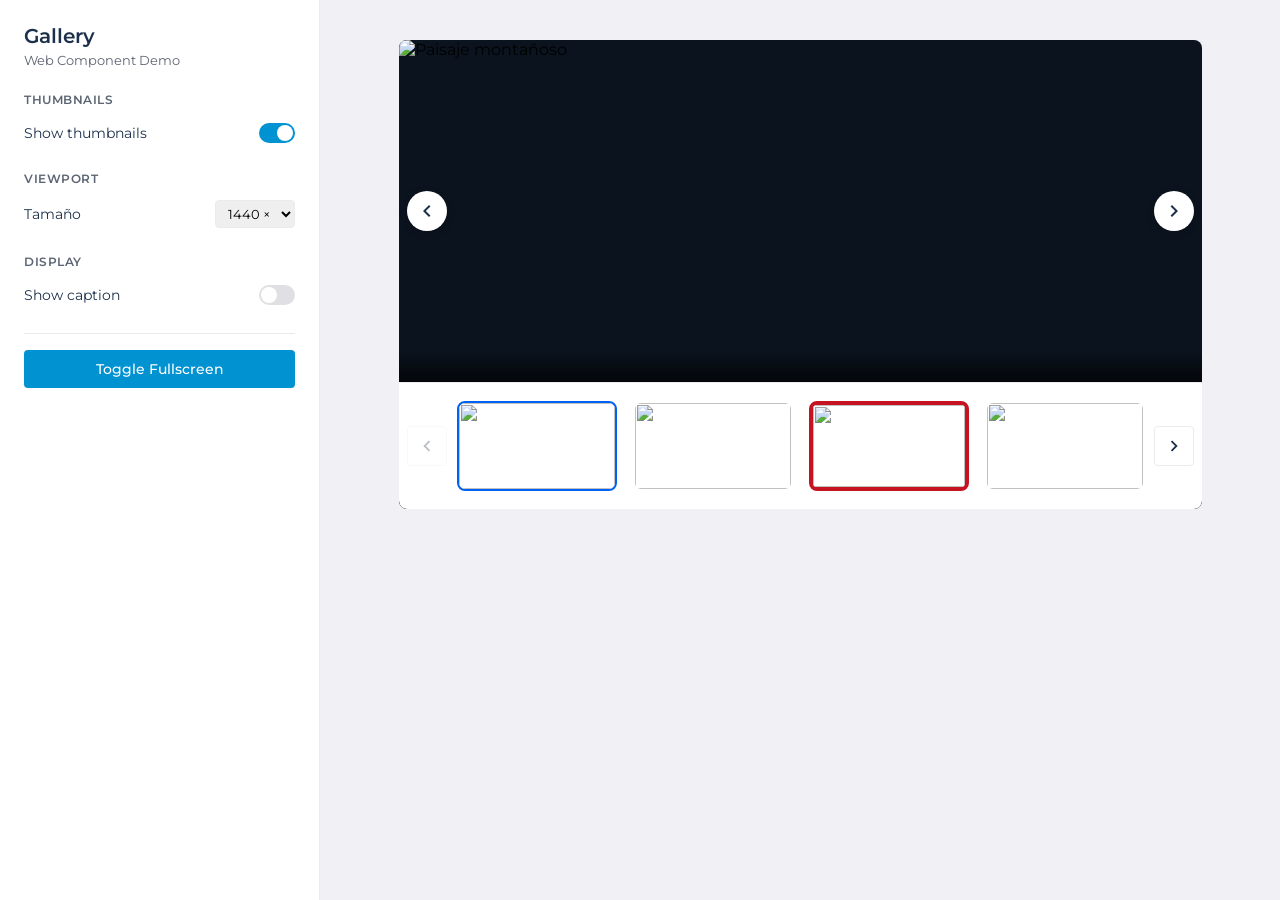
==== components/gallery/index.html @ f2308927 "Refactor gallery as web component with Shadow DOM" ====
<!DOCTYPE html>
<html lang="es">
<head>
  <meta charset="UTF-8" />
  <meta name="viewport" content="width=device-width, initial-scale=1.0" />
  <title>Gallery Component — Demo</title>
  <link href="https://fonts.googleapis.com/css2?family=Montserrat:wght@400;500;600;700&display=swap" rel="stylesheet" />
  <script type="module" src="gallery.js"></script>
  <style>
    * { margin: 0; padding: 0; box-sizing: border-box; }
    body {
      display: flex; min-height: 100vh;
      background: #f0f0f5;
      font-family: 'Montserrat', sans-serif;
    }
    :root {
      --color-brand-500: #0092D1;
      --color-neutral-0: #FFFFFF;
      --color-primary-700: #1C304B;
      --color-primary-600: #5C6573;
      --color-primary-200: #E0E0E4;
      --color-primary-100: #EBEBEE;
      --radius-sm: 4px;
      --radius-md: 8px;
      --radius-round: 64px;
      --spacing-2xs: 8px;
    }
    .app { display: flex; width: 100%; }
    .aside {
      width: 320px; min-height: 100vh;
      background: var(--color-neutral-0);
      border-right: 1px solid var(--color-primary-100);
      padding: 24px; overflow-y: auto; flex-shrink: 0;
    }
    .aside__title { font-size: 20px; font-weight: 600; color: var(--color-primary-700); margin-bottom: 4px; }
    .aside__subtitle { font-size: 13px; color: var(--color-primary-600); margin-bottom: 24px; }
    .aside__group { margin-bottom: 20px; }
    .aside__group-title { font-size: 12px; font-weight: 600; color: var(--color-primary-600); text-transform: uppercase; letter-spacing: 0.5px; margin-bottom: 8px; }
    .toggle {
      display: flex;
      align-items: center;
      justify-content: space-between;
      padding: 8px 0;
    }
    .toggle__label { font-size: 14px; color: var(--color-primary-700); flex: 1; }
    .switch {
      width: 36px; height: 20px;
      background: var(--color-primary-200);
      border-radius: var(--radius-round);
      border: none; cursor: pointer;
      position: relative; transition: background 0.2s;
      flex-shrink: 0;
    }
    .switch.active { background: var(--color-brand-500); }
    .switch::after {
      content: '';
      position: absolute; top: 2px; left: 2px;
      width: 16px; height: 16px;
      background: white; border-radius: 50%;
      transition: transform 0.2s;
    }
    .switch.active::after { transform: translateX(16px); }
    .select-control {
      display: flex;
      align-items: center;
      justify-content: space-between;
      padding: 6px 0;
    }
    .select-control label { font-size: 14px; color: var(--color-primary-700); }
    .select-control select {
      padding: 4px 8px;
      border: 1px solid var(--color-primary-100);
      border-radius: var(--radius-sm);
      font-family: inherit; font-size: 13px;
      width: 80px; text-align: center;
    }
    .btn {
      display: block; width: 100%; padding: 10px;
      background: var(--color-brand-500); color: white;
      border: none; border-radius: var(--radius-sm);
      font-family: inherit; font-size: 14px; font-weight: 500;
      cursor: pointer; margin-bottom: 8px;
      transition: background 0.2s;
    }
    .btn:hover { background: #0078b3; }

    main {
      flex: 1; display: flex; flex-direction: column;
      align-items: center; padding: 40px;
      overflow-y: auto;
    }
    .main-top { margin-bottom: 40px; }

    /* Fullscreen close button */
    body.is-fullscreen { background: var(--color-primary-800); }
    body.is-fullscreen .aside { display: none; }
    body.is-fullscreen main { padding: 0; }
    body.is-fullscreen gallery-component {
      position: fixed; inset: 0;
      width: 100vw; height: 100vh; max-width: 100vw; max-height: 100vh;
      border-radius: 0; z-index: 9999;
    }
    body.is-fullscreen gallery-component::part(slide) { flex: 1; height: auto; min-height: 0; }
    body.is-fullscreen gallery-component::part(thumbnails) { width: 100%; align-self: stretch; }
    body.is-fullscreen gallery-component::part(prev-btn),
    body.is-fullscreen gallery-component::part(next-btn) { opacity: 1; }
    body.is-fullscreen gallery-component::part(prev-btn) { left: 0; padding: 10px; }
    body.is-fullscreen gallery-component::part(next-btn) { right: 0; padding: 10px; }

    .fullscreen-btn-close {
      display: none;
      position: fixed; top: 20px; right: 20px;
      width: 40px; height: 40px;
      border: none; border-radius: var(--radius-round);
      background: var(--color-neutral-0);
      align-items: center; justify-content: center;
      cursor: pointer; padding: 8px;
      box-shadow: 0 2px 8px rgba(0,0,0,0.15);
      z-index: 10000;
    }
    body.is-fullscreen .fullscreen-btn-close { display: flex; }
    .fullscreen-btn-close svg { width: 24px; height: 24px; fill: var(--color-primary-700); }

    @media (max-width: 900px) {
      .app { flex-direction: column; }
      .aside { width: 100%; min-height: auto; }
      main { padding: 20px; }
    }
  </style>
</head>
<body>
  <div class="app">
    <aside class="aside">
      <div class="aside__title">Gallery</div>
      <div class="aside__subtitle">Web Component Demo</div>

      <div class="aside__group">
        <div class="aside__group-title">Thumbnails</div>
        <div class="toggle">
          <span class="toggle__label">Show thumbnails</span>
          <button class="switch active" id="toggleThumbs" role="switch" aria-checked="true" aria-label="Mostrar miniaturas"></button>
        </div>
      </div>

      <div class="aside__group">
        <div class="aside__group-title">Viewport</div>
        <div class="select-control">
          <label for="viewportSelect">Tamaño</label>
          <select id="viewportSelect">
            <option value="1920">1920 × 1080</option>
            <option value="1440" selected>1440 × 900</option>
            <option value="1280">1280 × 800</option>
          </select>
        </div>
      </div>

      <div class="aside__group">
        <div class="aside__group-title">Display</div>
        <div class="toggle">
          <span class="toggle__label">Show caption</span>
          <button class="switch" id="toggleCaption" role="switch" aria-checked="false" aria-label="Mostrar caption"></button>
        </div>
      </div>

      <div class="aside__group" style="border-top: 1px solid var(--color-primary-100); padding-top: 16px;">
        <button class="btn" id="btnFullscreen" aria-expanded="false">Toggle Fullscreen</button>
      </div>
    </aside>

    <main>
      <div class="main-top">
        <gallery-component id="gallery"></gallery-component>
      </div>
    </main>

    <button class="fullscreen-btn-close" id="fsClose" aria-label="Cerrar pantalla completa">
      <svg viewBox="0 0 24 24">
        <path d="M19 6.41L17.59 5 12 10.59 6.41 5 5 6.41 10.59 12 5 17.59 6.41 19 12 13.41 17.59 19 19 17.59 13.41 12z"/>
      </svg>
    </button>
  </div>

  <script type="module">
    import './gallery.js';

    const gallery = document.getElementById('gallery');

    gallery.images = [
      { src: 'https://picsum.photos/608/342?random=11', thumb: 'https://picsum.photos/160/90?random=11', alt: 'Paisaje montañoso', title: 'Montañas', desc: 'Vista panorámica de la cordillera' },
      { src: 'https://picsum.photos/608/342?random=12', thumb: 'https://picsum.photos/160/90?random=12', alt: 'Ciudad moderna', title: 'Arquitectura', desc: 'Edificios contemporáneos' },
      { src: 'https://picsum.photos/608/342?random=13', thumb: 'https://picsum.photos/160/90?random=13', alt: 'Error al cargar', title: 'Error', desc: 'Esta imagen tiene un error', error: true },
      { src: 'https://picsum.photos/608/342?random=14', thumb: 'https://picsum.photos/160/90?random=14', alt: 'Naturaleza', title: 'Naturaleza', desc: 'Bosque y vegetación' },
      { src: 'https://picsum.photos/608/342?random=15', thumb: 'https://picsum.photos/160/90?random=15', alt: 'Mar y playa', title: 'Mar', desc: 'Atardecer en la playa' },
      { src: 'https://picsum.photos/608/342?random=16', thumb: 'https://picsum.photos/160/90?random=16', alt: 'Arte urbano', title: 'Arte', desc: 'Mural callejero' },
    ];

    // Fullscreen
    let isFullscreen = false;
    function toggleFullscreen() {
      isFullscreen = !isFullscreen;
      document.body.classList.toggle('is-fullscreen', isFullscreen);
      document.getElementById('btnFullscreen').setAttribute('aria-expanded', isFullscreen);
    }
    document.getElementById('btnFullscreen').addEventListener('click', toggleFullscreen);
    document.getElementById('fsClose').addEventListener('click', toggleFullscreen);
    gallery.addEventListener('fullscreen-toggle', toggleFullscreen);
    document.addEventListener('keydown', (e) => {
      if (e.key === 'Escape' && isFullscreen) toggleFullscreen();
      if (e.key === 'f' || e.key === 'F') { e.preventDefault(); toggleFullscreen(); }
    });

    // Aside controls
    function setupToggle(id, prop) {
      const btn = document.getElementById(id);
      btn.addEventListener('click', () => {
        const val = !gallery[prop];
        gallery[prop] = val;
        btn.classList.toggle('active', val);
        btn.setAttribute('aria-checked', val);
      });
    }
    setupToggle('toggleThumbs', 'showThumbnails');
    setupToggle('toggleCaption', 'showCaption');

    document.getElementById('viewportSelect').addEventListener('change', (e) => {
      const v = e.target.value;
      gallery.viewport = { 1920: 'large', 1440: 'medium', 1280: 'small' }[v];
    });
  </script>
</body>
</html>
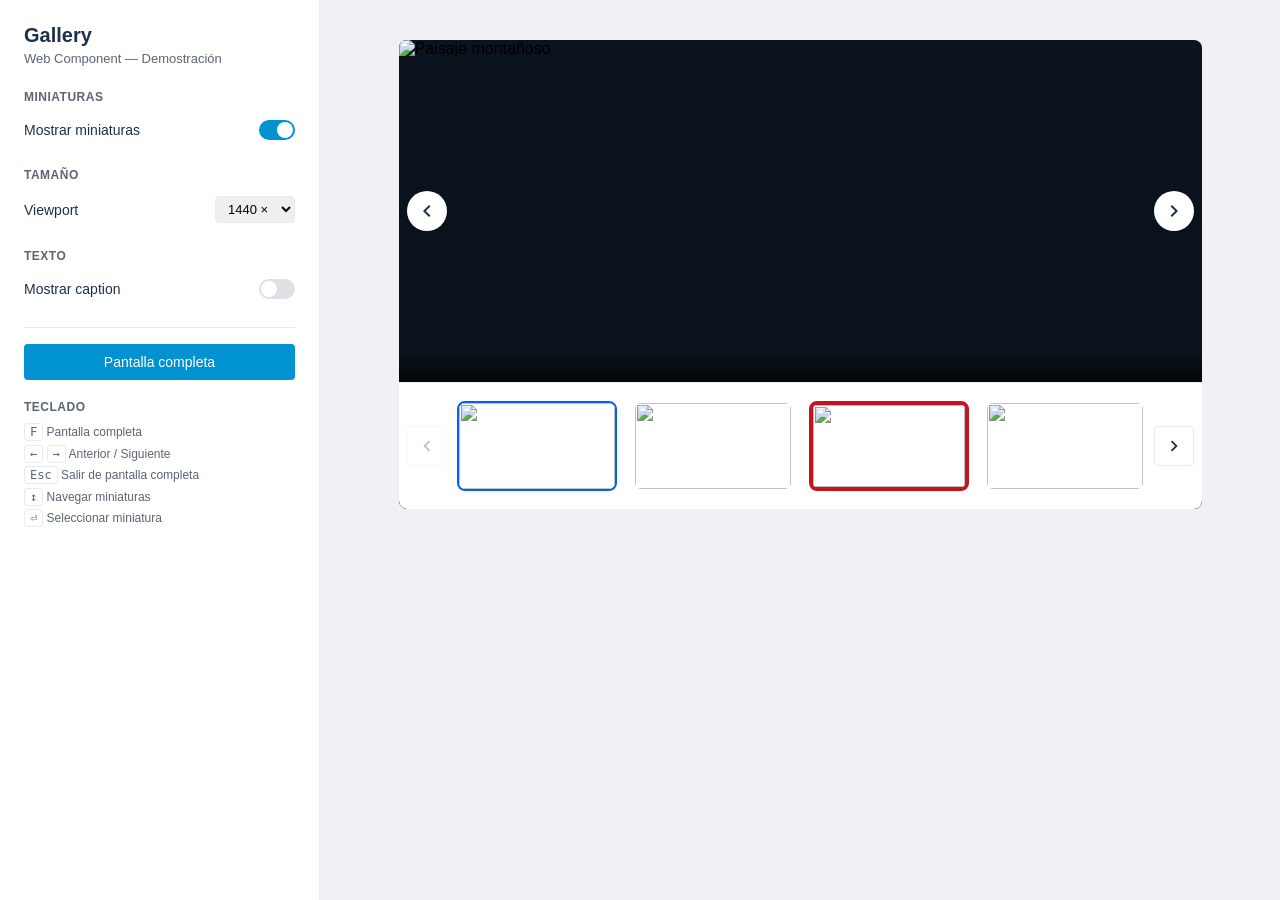
==== commit b45e7ead: "Document gallery with easy-reading format. Remove checkbox." ====
--- a/components/gallery/index.html
+++ b/components/gallery/index.html
@@ -1,18 +1,40 @@
 <!DOCTYPE html>
+<!-- ============================================================
+   GALLERY COMPONENT — Página de demostración
+   ============================================================
+   Esta página muestra cómo funciona el componente
+   "gallery-component" en diferentes situaciones.
+
+   Autor: Smowltech Design System
+   Más información en:
+   https://github.com/MiguelSmowltech/Smowl-UI-Kit
+   ============================================================ -->
+
 <html lang="es">
 <head>
   <meta charset="UTF-8" />
   <meta name="viewport" content="width=device-width, initial-scale=1.0" />
-  <title>Gallery Component — Demo</title>
-  <link href="https://fonts.googleapis.com/css2?family=Montserrat:wght@400;500;600;700&display=swap" rel="stylesheet" />
+  <title>Gallery Component — Demostración</title>
+
+  <!-- Cargamos el componente -->
   <script type="module" src="gallery.js"></script>
+
   <style>
+    /* ============================================================
+       ESTILOS DE LA PÁGINA
+       ============================================================
+       Estos estilos son solo para la página de demostración.
+       No afectan al componente gallery-component.
+       ============================================================ */
+
     * { margin: 0; padding: 0; box-sizing: border-box; }
+
     body {
       display: flex; min-height: 100vh;
       background: #f0f0f5;
       font-family: 'Montserrat', sans-serif;
     }
+
     :root {
       --color-brand-500: #0092D1;
       --color-neutral-0: #FFFFFF;
@@ -20,29 +42,54 @@
       --color-primary-600: #5C6573;
       --color-primary-200: #E0E0E4;
       --color-primary-100: #EBEBEE;
+      --color-primary-800: #0B131E;
       --radius-sm: 4px;
       --radius-md: 8px;
       --radius-round: 64px;
-      --spacing-2xs: 8px;
-    }
+    }
+
+    /* Diseño de la página */
     .app { display: flex; width: 100%; }
+
+    /* Menú lateral */
     .aside {
       width: 320px; min-height: 100vh;
       background: var(--color-neutral-0);
       border-right: 1px solid var(--color-primary-100);
       padding: 24px; overflow-y: auto; flex-shrink: 0;
     }
-    .aside__title { font-size: 20px; font-weight: 600; color: var(--color-primary-700); margin-bottom: 4px; }
-    .aside__subtitle { font-size: 13px; color: var(--color-primary-600); margin-bottom: 24px; }
+
+    .aside__title {
+      font-size: 20px; font-weight: 600;
+      color: var(--color-primary-700); margin-bottom: 4px;
+    }
+
+    .aside__subtitle {
+      font-size: 13px; color: var(--color-primary-600);
+      margin-bottom: 24px;
+    }
+
     .aside__group { margin-bottom: 20px; }
-    .aside__group-title { font-size: 12px; font-weight: 600; color: var(--color-primary-600); text-transform: uppercase; letter-spacing: 0.5px; margin-bottom: 8px; }
+
+    .aside__group-title {
+      font-size: 12px; font-weight: 600;
+      color: var(--color-primary-600);
+      text-transform: uppercase; letter-spacing: 0.5px;
+      margin-bottom: 8px;
+    }
+
+    /* Interruptor (encender/apagar) */
     .toggle {
       display: flex;
       align-items: center;
       justify-content: space-between;
       padding: 8px 0;
     }
-    .toggle__label { font-size: 14px; color: var(--color-primary-700); flex: 1; }
+
+    .toggle__label {
+      font-size: 14px; color: var(--color-primary-700); flex: 1;
+    }
+
     .switch {
       width: 36px; height: 20px;
       background: var(--color-primary-200);
@@ -51,7 +98,9 @@
       position: relative; transition: background 0.2s;
       flex-shrink: 0;
     }
+
     .switch.active { background: var(--color-brand-500); }
+
     .switch::after {
       content: '';
       position: absolute; top: 2px; left: 2px;
@@ -59,14 +108,21 @@
       background: white; border-radius: 50%;
       transition: transform 0.2s;
     }
+
     .switch.active::after { transform: translateX(16px); }
+
+    /* Selector de tamaño */
     .select-control {
       display: flex;
       align-items: center;
       justify-content: space-between;
       padding: 6px 0;
     }
-    .select-control label { font-size: 14px; color: var(--color-primary-700); }
+
+    .select-control label {
+      font-size: 14px; color: var(--color-primary-700);
+    }
+
     .select-control select {
       padding: 4px 8px;
       border: 1px solid var(--color-primary-100);
@@ -74,6 +130,8 @@
       font-family: inherit; font-size: 13px;
       width: 80px; text-align: center;
     }
+
+    /* Botón de pantalla completa */
     .btn {
       display: block; width: 100%; padding: 10px;
       background: var(--color-brand-500); color: white;
@@ -82,31 +140,38 @@
       cursor: pointer; margin-bottom: 8px;
       transition: background 0.2s;
     }
+
     .btn:hover { background: #0078b3; }
 
+    /* Contenido principal */
     main {
       flex: 1; display: flex; flex-direction: column;
       align-items: center; padding: 40px;
       overflow-y: auto;
     }
+
     .main-top { margin-bottom: 40px; }
 
-    /* Fullscreen close button */
+    /* Pantalla completa */
     body.is-fullscreen { background: var(--color-primary-800); }
     body.is-fullscreen .aside { display: none; }
     body.is-fullscreen main { padding: 0; }
     body.is-fullscreen gallery-component {
       position: fixed; inset: 0;
-      width: 100vw; height: 100vh; max-width: 100vw; max-height: 100vh;
+      width: 100vw; height: 100vh;
+      max-width: 100vw; max-height: 100vh;
       border-radius: 0; z-index: 9999;
     }
-    body.is-fullscreen gallery-component::part(slide) { flex: 1; height: auto; min-height: 0; }
-    body.is-fullscreen gallery-component::part(thumbnails) { width: 100%; align-self: stretch; }
+    body.is-fullscreen gallery-component::part(slide) {
+      flex: 1; height: auto; min-height: 0;
+    }
+    body.is-fullscreen gallery-component::part(thumbnails) {
+      width: 100%; align-self: stretch;
+    }
     body.is-fullscreen gallery-component::part(prev-btn),
     body.is-fullscreen gallery-component::part(next-btn) { opacity: 1; }
-    body.is-fullscreen gallery-component::part(prev-btn) { left: 0; padding: 10px; }
-    body.is-fullscreen gallery-component::part(next-btn) { right: 0; padding: 10px; }
-
+
+    /* Botón de cerrar pantalla completa */
     .fullscreen-btn-close {
       display: none;
       position: fixed; top: 20px; right: 20px;
@@ -118,9 +183,14 @@
       box-shadow: 0 2px 8px rgba(0,0,0,0.15);
       z-index: 10000;
     }
+
     body.is-fullscreen .fullscreen-btn-close { display: flex; }
-    .fullscreen-btn-close svg { width: 24px; height: 24px; fill: var(--color-primary-700); }
-
+
+    .fullscreen-btn-close svg {
+      width: 24px; height: 24px; fill: var(--color-primary-700);
+    }
+
+    /* Si la pantalla es pequeña */
     @media (max-width: 900px) {
       .app { flex-direction: column; }
       .aside { width: 100%; min-height: auto; }
@@ -130,22 +200,31 @@
 </head>
 <body>
   <div class="app">
+
+    <!-- ============================================================
+         MENÚ LATERAL
+         ============================================================
+         Controles para probar el componente en vivo.
+         ============================================================ -->
+
     <aside class="aside">
       <div class="aside__title">Gallery</div>
-      <div class="aside__subtitle">Web Component Demo</div>
+      <div class="aside__subtitle">Web Component — Demostración</div>
 
       <div class="aside__group">
-        <div class="aside__group-title">Thumbnails</div>
+        <div class="aside__group-title">Miniaturas</div>
         <div class="toggle">
-          <span class="toggle__label">Show thumbnails</span>
-          <button class="switch active" id="toggleThumbs" role="switch" aria-checked="true" aria-label="Mostrar miniaturas"></button>
+          <span class="toggle__label">Mostrar miniaturas</span>
+          <button class="switch active" id="toggleThumbs"
+                  role="switch" aria-checked="true"
+                  aria-label="Mostrar miniaturas"></button>
         </div>
       </div>
 
       <div class="aside__group">
-        <div class="aside__group-title">Viewport</div>
+        <div class="aside__group-title">Tamaño</div>
         <div class="select-control">
-          <label for="viewportSelect">Tamaño</label>
+          <label for="viewportSelect">Viewport</label>
           <select id="viewportSelect">
             <option value="1920">1920 × 1080</option>
             <option value="1440" selected>1440 × 900</option>
@@ -155,17 +234,40 @@
       </div>
 
       <div class="aside__group">
-        <div class="aside__group-title">Display</div>
+        <div class="aside__group-title">Texto</div>
         <div class="toggle">
-          <span class="toggle__label">Show caption</span>
-          <button class="switch" id="toggleCaption" role="switch" aria-checked="false" aria-label="Mostrar caption"></button>
+          <span class="toggle__label">Mostrar caption</span>
+          <button class="switch" id="toggleCaption"
+                  role="switch" aria-checked="false"
+                  aria-label="Mostrar caption"></button>
         </div>
       </div>
 
-      <div class="aside__group" style="border-top: 1px solid var(--color-primary-100); padding-top: 16px;">
-        <button class="btn" id="btnFullscreen" aria-expanded="false">Toggle Fullscreen</button>
+      <div class="aside__group"
+           style="border-top:1px solid var(--color-primary-100);padding-top:16px;">
+        <button class="btn" id="btnFullscreen"
+                aria-expanded="false">
+          Pantalla completa
+        </button>
+      </div>
+
+      <!-- Atajos de teclado -->
+      <div class="aside__group">
+        <div class="aside__group-title">Teclado</div>
+        <div style="font-size:12px;color:var(--color-primary-600);line-height:1.8;">
+          <kbd style="padding:1px 5px;border:1px solid var(--color-primary-100);border-radius:3px;">F</kbd> Pantalla completa<br>
+          <kbd style="padding:1px 5px;border:1px solid var(--color-primary-100);border-radius:3px;">←</kbd>
+          <kbd style="padding:1px 5px;border:1px solid var(--color-primary-100);border-radius:3px;">→</kbd> Anterior / Siguiente<br>
+          <kbd style="padding:1px 5px;border:1px solid var(--color-primary-100);border-radius:3px;">Esc</kbd> Salir de pantalla completa<br>
+          <kbd style="padding:1px 5px;border:1px solid var(--color-primary-100);border-radius:3px;">↕</kbd> Navegar miniaturas<br>
+          <kbd style="padding:1px 5px;border:1px solid var(--color-primary-100);border-radius:3px;">⏎</kbd> Seleccionar miniatura
+        </div>
       </div>
     </aside>
+
+    <!-- ============================================================
+         CONTENIDO PRINCIPAL
+         ============================================================ -->
 
     <main>
       <div class="main-top">
@@ -173,43 +275,110 @@
       </div>
     </main>
 
-    <button class="fullscreen-btn-close" id="fsClose" aria-label="Cerrar pantalla completa">
+    <!-- Botón de cerrar que solo se ve en pantalla completa -->
+    <button class="fullscreen-btn-close" id="fsClose"
+            aria-label="Cerrar pantalla completa">
       <svg viewBox="0 0 24 24">
         <path d="M19 6.41L17.59 5 12 10.59 6.41 5 5 6.41 10.59 12 5 17.59 6.41 19 12 13.41 17.59 19 19 17.59 13.41 12z"/>
       </svg>
     </button>
+
   </div>
+
+  <!-- ============================================================
+       CÓDIGO JAVASCRIPT DE LA PÁGINA
+       ============================================================ -->
 
   <script type="module">
     import './gallery.js';
 
+    // ============================================================
+    // 1. Configurar las imágenes
+    // ============================================================
+
     const gallery = document.getElementById('gallery');
 
     gallery.images = [
-      { src: 'https://picsum.photos/608/342?random=11', thumb: 'https://picsum.photos/160/90?random=11', alt: 'Paisaje montañoso', title: 'Montañas', desc: 'Vista panorámica de la cordillera' },
-      { src: 'https://picsum.photos/608/342?random=12', thumb: 'https://picsum.photos/160/90?random=12', alt: 'Ciudad moderna', title: 'Arquitectura', desc: 'Edificios contemporáneos' },
-      { src: 'https://picsum.photos/608/342?random=13', thumb: 'https://picsum.photos/160/90?random=13', alt: 'Error al cargar', title: 'Error', desc: 'Esta imagen tiene un error', error: true },
-      { src: 'https://picsum.photos/608/342?random=14', thumb: 'https://picsum.photos/160/90?random=14', alt: 'Naturaleza', title: 'Naturaleza', desc: 'Bosque y vegetación' },
-      { src: 'https://picsum.photos/608/342?random=15', thumb: 'https://picsum.photos/160/90?random=15', alt: 'Mar y playa', title: 'Mar', desc: 'Atardecer en la playa' },
-      { src: 'https://picsum.photos/608/342?random=16', thumb: 'https://picsum.photos/160/90?random=16', alt: 'Arte urbano', title: 'Arte', desc: 'Mural callejero' },
+      {
+        src: 'https://picsum.photos/608/342?random=11',
+        thumb: 'https://picsum.photos/160/90?random=11',
+        alt: 'Paisaje montañoso',
+        title: 'Montañas',
+        desc: 'Vista panorámica de la cordillera'
+      },
+      {
+        src: 'https://picsum.photos/608/342?random=12',
+        thumb: 'https://picsum.photos/160/90?random=12',
+        alt: 'Ciudad moderna',
+        title: 'Arquitectura',
+        desc: 'Edificios contemporáneos'
+      },
+      {
+        src: 'https://picsum.photos/608/342?random=13',
+        thumb: 'https://picsum.photos/160/90?random=13',
+        alt: 'Error al cargar',
+        title: 'Error',
+        desc: 'Esta imagen tiene un error',
+        error: true
+      },
+      {
+        src: 'https://picsum.photos/608/342?random=14',
+        thumb: 'https://picsum.photos/160/90?random=14',
+        alt: 'Naturaleza',
+        title: 'Naturaleza',
+        desc: 'Bosque y vegetación'
+      },
+      {
+        src: 'https://picsum.photos/608/342?random=15',
+        thumb: 'https://picsum.photos/160/90?random=15',
+        alt: 'Mar y playa',
+        title: 'Mar',
+        desc: 'Atardecer en la playa'
+      },
+      {
+        src: 'https://picsum.photos/608/342?random=16',
+        thumb: 'https://picsum.photos/160/90?random=16',
+        alt: 'Arte urbano',
+        title: 'Arte',
+        desc: 'Mural callejero'
+      },
     ];
 
-    // Fullscreen
+    // ============================================================
+    // 2. Pantalla completa
+    // ============================================================
+
     let isFullscreen = false;
+
     function toggleFullscreen() {
       isFullscreen = !isFullscreen;
       document.body.classList.toggle('is-fullscreen', isFullscreen);
-      document.getElementById('btnFullscreen').setAttribute('aria-expanded', isFullscreen);
-    }
-    document.getElementById('btnFullscreen').addEventListener('click', toggleFullscreen);
-    document.getElementById('fsClose').addEventListener('click', toggleFullscreen);
+      document.getElementById('btnFullscreen')
+        .setAttribute('aria-expanded', isFullscreen);
+    }
+
+    // Botones de pantalla completa
+    document.getElementById('btnFullscreen')
+      .addEventListener('click', toggleFullscreen);
+    document.getElementById('fsClose')
+      .addEventListener('click', toggleFullscreen);
+
+    // Doble clic en la imagen
     gallery.addEventListener('fullscreen-toggle', toggleFullscreen);
+
+    // Teclado
     document.addEventListener('keydown', (e) => {
       if (e.key === 'Escape' && isFullscreen) toggleFullscreen();
-      if (e.key === 'f' || e.key === 'F') { e.preventDefault(); toggleFullscreen(); }
+      if (e.key === 'f' || e.key === 'F') {
+        e.preventDefault();
+        toggleFullscreen();
+      }
     });
 
-    // Aside controls
+    // ============================================================
+    // 3. Controles del menú lateral
+    // ============================================================
+
     function setupToggle(id, prop) {
       const btn = document.getElementById(id);
       btn.addEventListener('click', () => {
@@ -219,13 +388,16 @@
         btn.setAttribute('aria-checked', val);
       });
     }
+
     setupToggle('toggleThumbs', 'showThumbnails');
     setupToggle('toggleCaption', 'showCaption');
 
-    document.getElementById('viewportSelect').addEventListener('change', (e) => {
-      const v = e.target.value;
-      gallery.viewport = { 1920: 'large', 1440: 'medium', 1280: 'small' }[v];
-    });
+    // Selector de tamaño
+    document.getElementById('viewportSelect')
+      .addEventListener('change', (e) => {
+        const v = e.target.value;
+        gallery.viewport = { 1920: 'large', 1440: 'medium', 1280: 'small' }[v];
+      });
   </script>
 </body>
 </html>
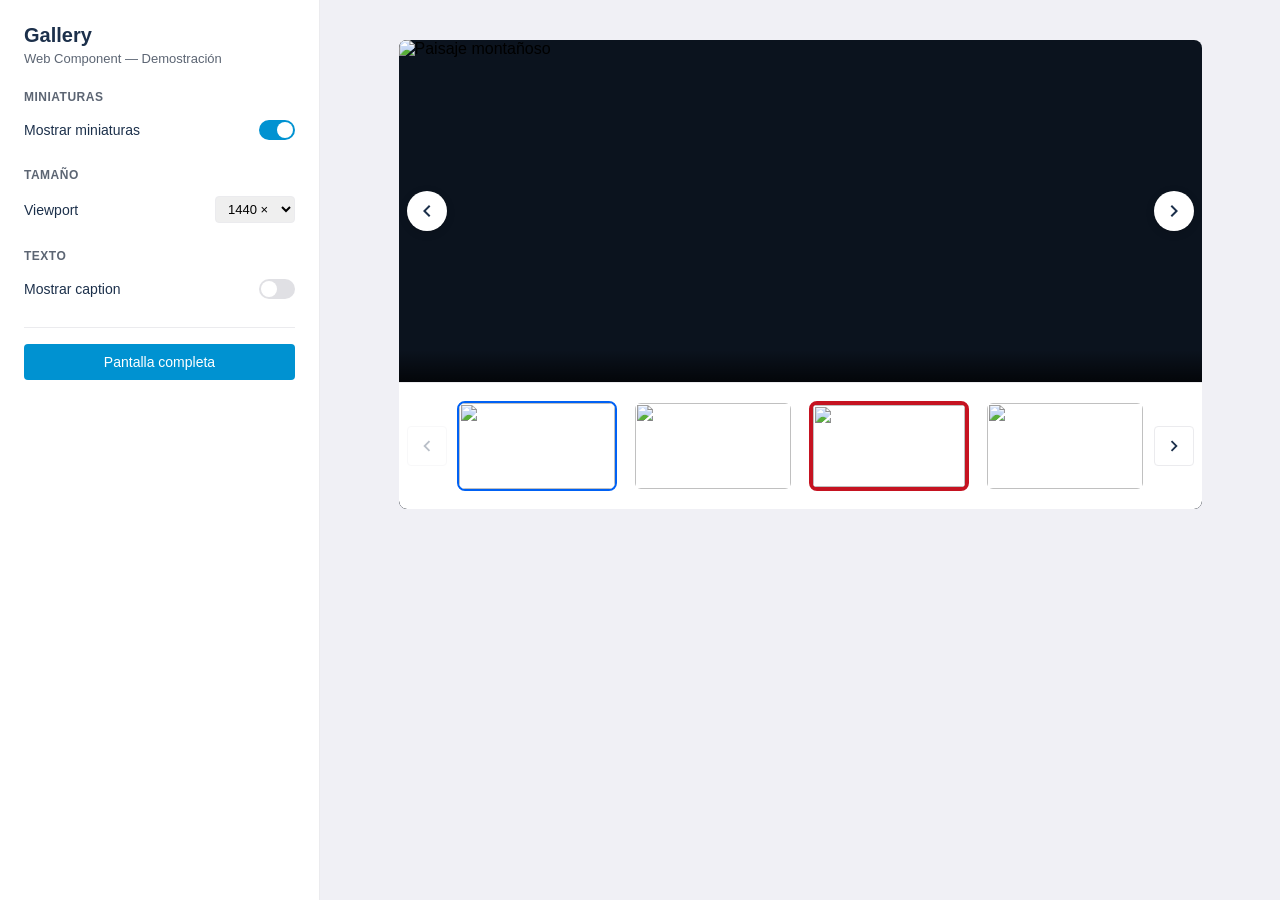
==== commit 7448b9c3: "Fix fullscreen via component attribute, remove keyboard refs from aside" ====
--- a/components/gallery/index.html
+++ b/components/gallery/index.html
@@ -153,23 +153,8 @@
     .main-top { margin-bottom: 40px; }
 
     /* Pantalla completa */
-    body.is-fullscreen { background: var(--color-primary-800); }
     body.is-fullscreen .aside { display: none; }
     body.is-fullscreen main { padding: 0; }
-    body.is-fullscreen gallery-component {
-      position: fixed; inset: 0;
-      width: 100vw; height: 100vh;
-      max-width: 100vw; max-height: 100vh;
-      border-radius: 0; z-index: 9999;
-    }
-    body.is-fullscreen gallery-component::part(slide) {
-      flex: 1; height: auto; min-height: 0;
-    }
-    body.is-fullscreen gallery-component::part(thumbnails) {
-      width: 100%; align-self: stretch;
-    }
-    body.is-fullscreen gallery-component::part(prev-btn),
-    body.is-fullscreen gallery-component::part(next-btn) { opacity: 1; }
 
     /* Botón de cerrar pantalla completa */
     .fullscreen-btn-close {
@@ -250,19 +235,6 @@
           Pantalla completa
         </button>
       </div>
-
-      <!-- Atajos de teclado -->
-      <div class="aside__group">
-        <div class="aside__group-title">Teclado</div>
-        <div style="font-size:12px;color:var(--color-primary-600);line-height:1.8;">
-          <kbd style="padding:1px 5px;border:1px solid var(--color-primary-100);border-radius:3px;">F</kbd> Pantalla completa<br>
-          <kbd style="padding:1px 5px;border:1px solid var(--color-primary-100);border-radius:3px;">←</kbd>
-          <kbd style="padding:1px 5px;border:1px solid var(--color-primary-100);border-radius:3px;">→</kbd> Anterior / Siguiente<br>
-          <kbd style="padding:1px 5px;border:1px solid var(--color-primary-100);border-radius:3px;">Esc</kbd> Salir de pantalla completa<br>
-          <kbd style="padding:1px 5px;border:1px solid var(--color-primary-100);border-radius:3px;">↕</kbd> Navegar miniaturas<br>
-          <kbd style="padding:1px 5px;border:1px solid var(--color-primary-100);border-radius:3px;">⏎</kbd> Seleccionar miniatura
-        </div>
-      </div>
     </aside>
 
     <!-- ============================================================
@@ -348,13 +320,12 @@
     // 2. Pantalla completa
     // ============================================================
 
-    let isFullscreen = false;
-
     function toggleFullscreen() {
-      isFullscreen = !isFullscreen;
-      document.body.classList.toggle('is-fullscreen', isFullscreen);
+      const isOn = !gallery.fullscreen;
+      gallery.fullscreen = isOn;
+      document.body.classList.toggle('is-fullscreen', isOn);
       document.getElementById('btnFullscreen')
-        .setAttribute('aria-expanded', isFullscreen);
+        .setAttribute('aria-expanded', isOn);
     }
 
     // Botones de pantalla completa
@@ -368,7 +339,7 @@
 
     // Teclado
     document.addEventListener('keydown', (e) => {
-      if (e.key === 'Escape' && isFullscreen) toggleFullscreen();
+      if (e.key === 'Escape' && gallery.fullscreen) toggleFullscreen();
       if (e.key === 'f' || e.key === 'F') {
         e.preventDefault();
         toggleFullscreen();
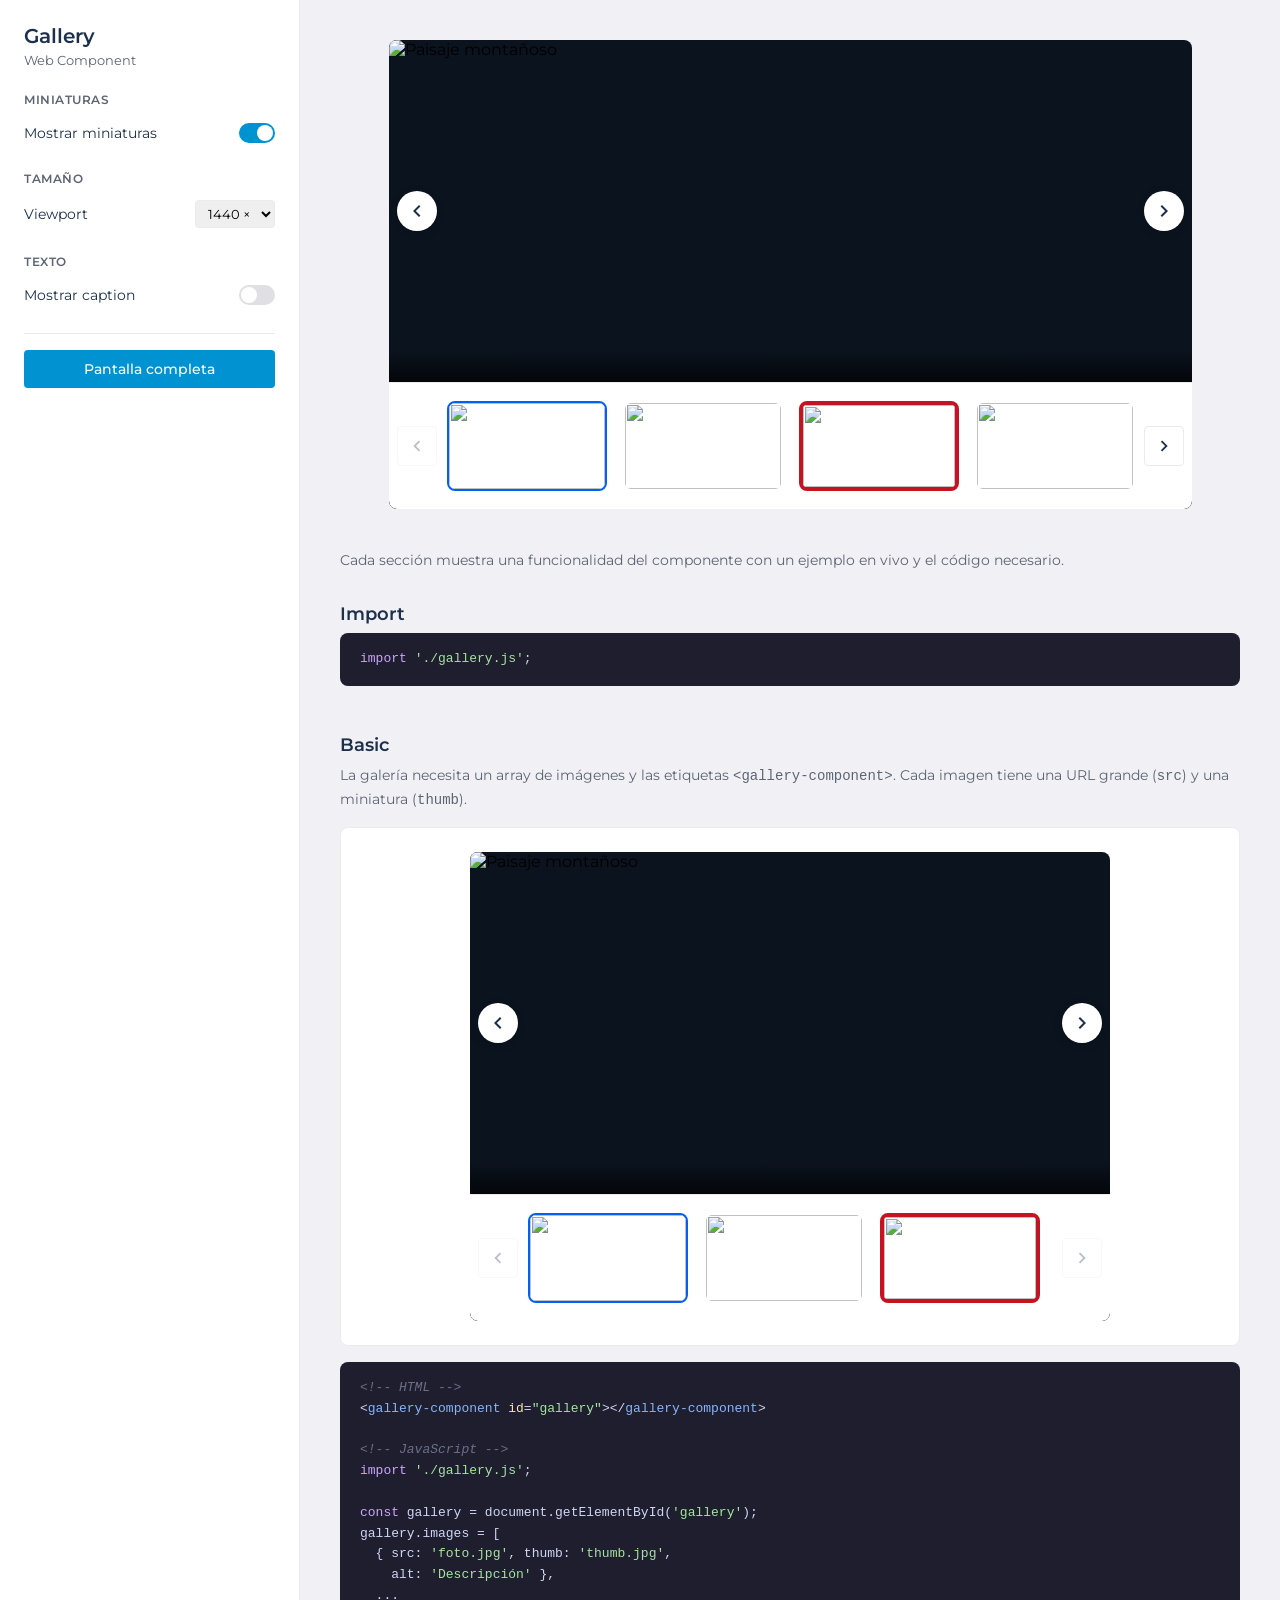
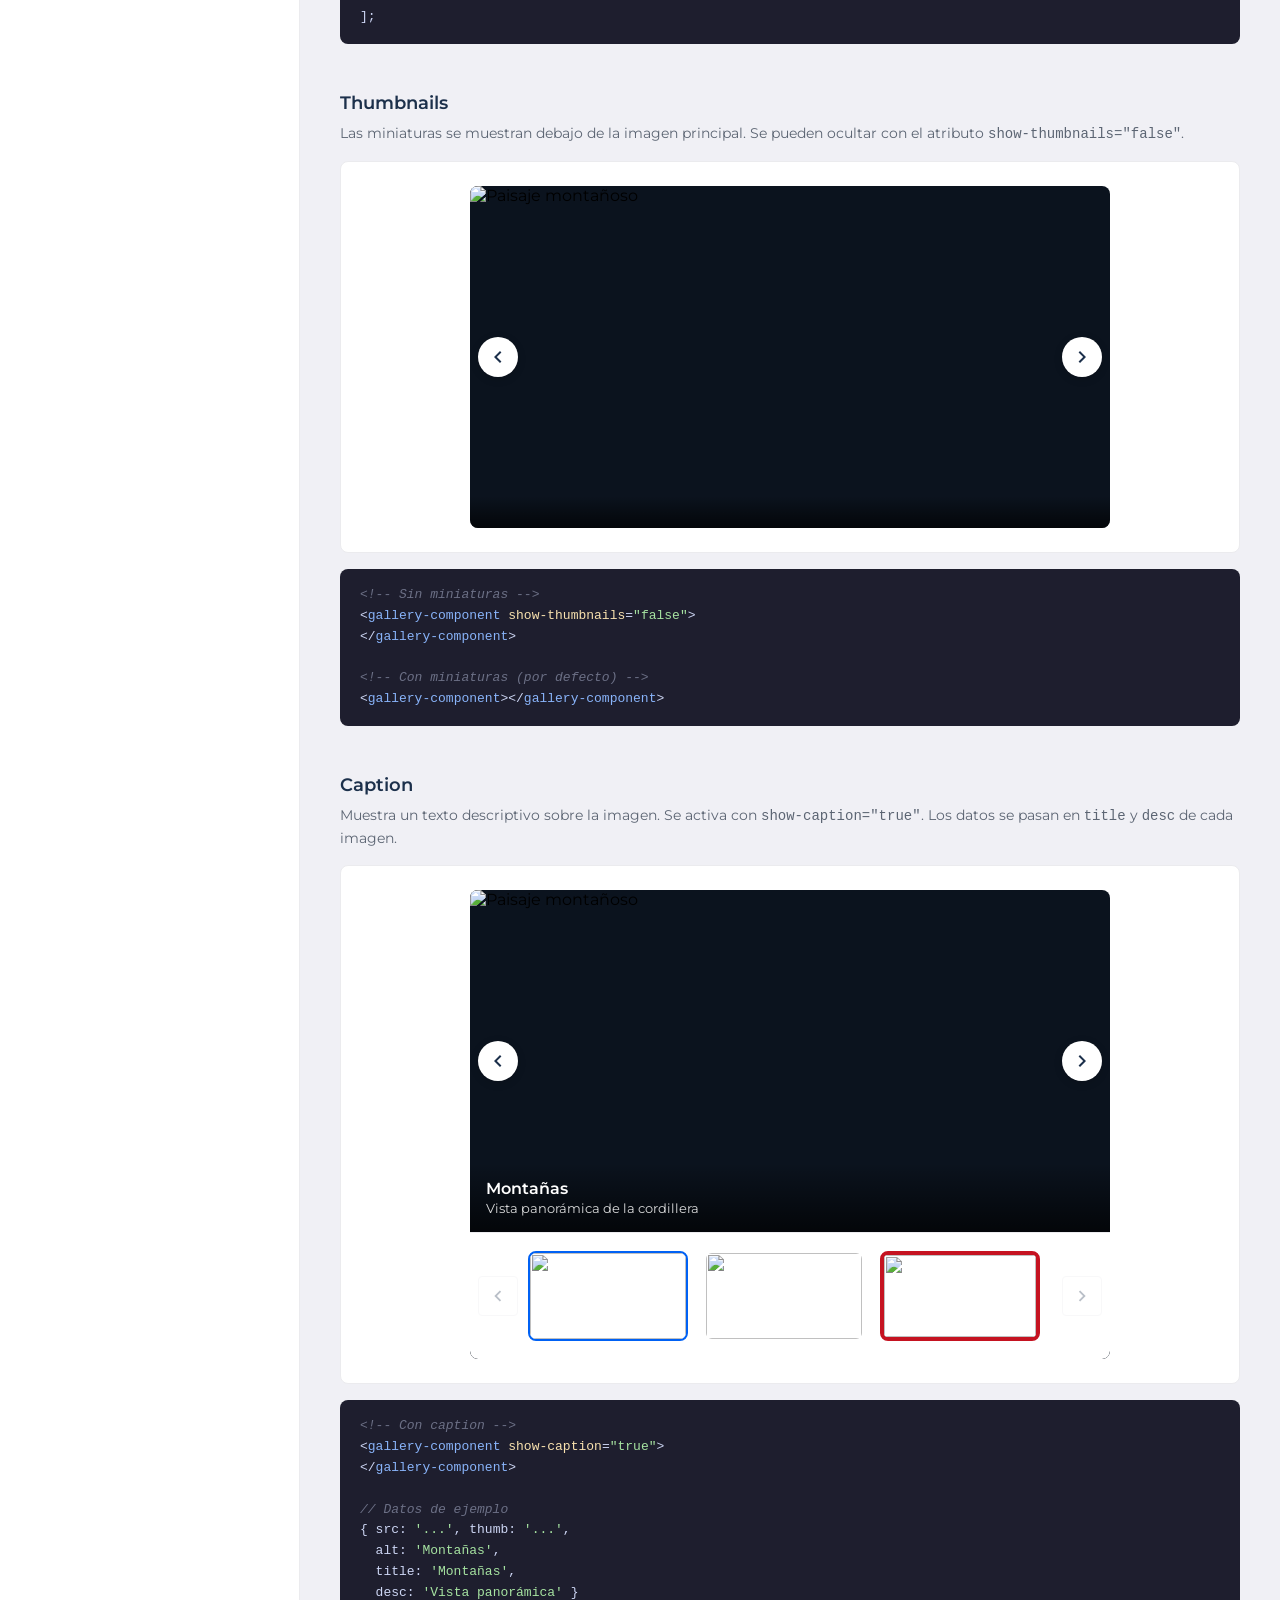
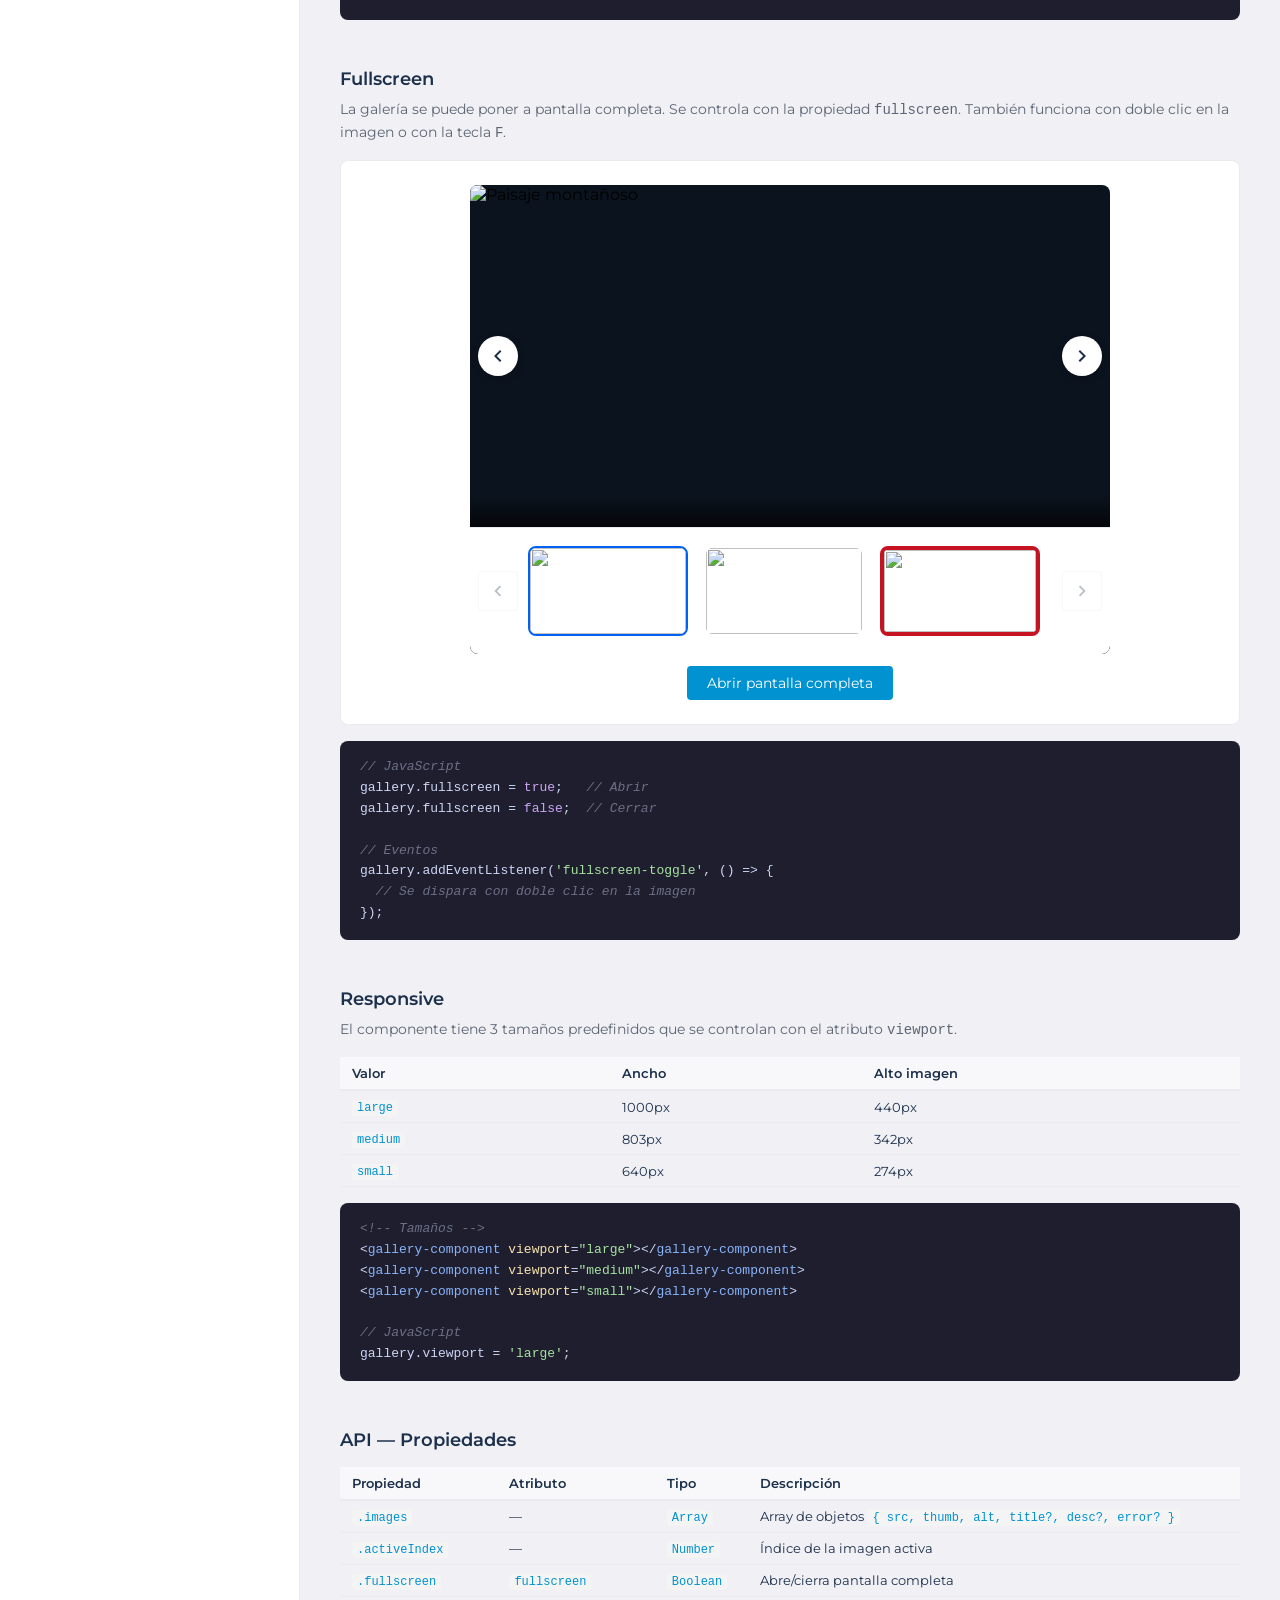
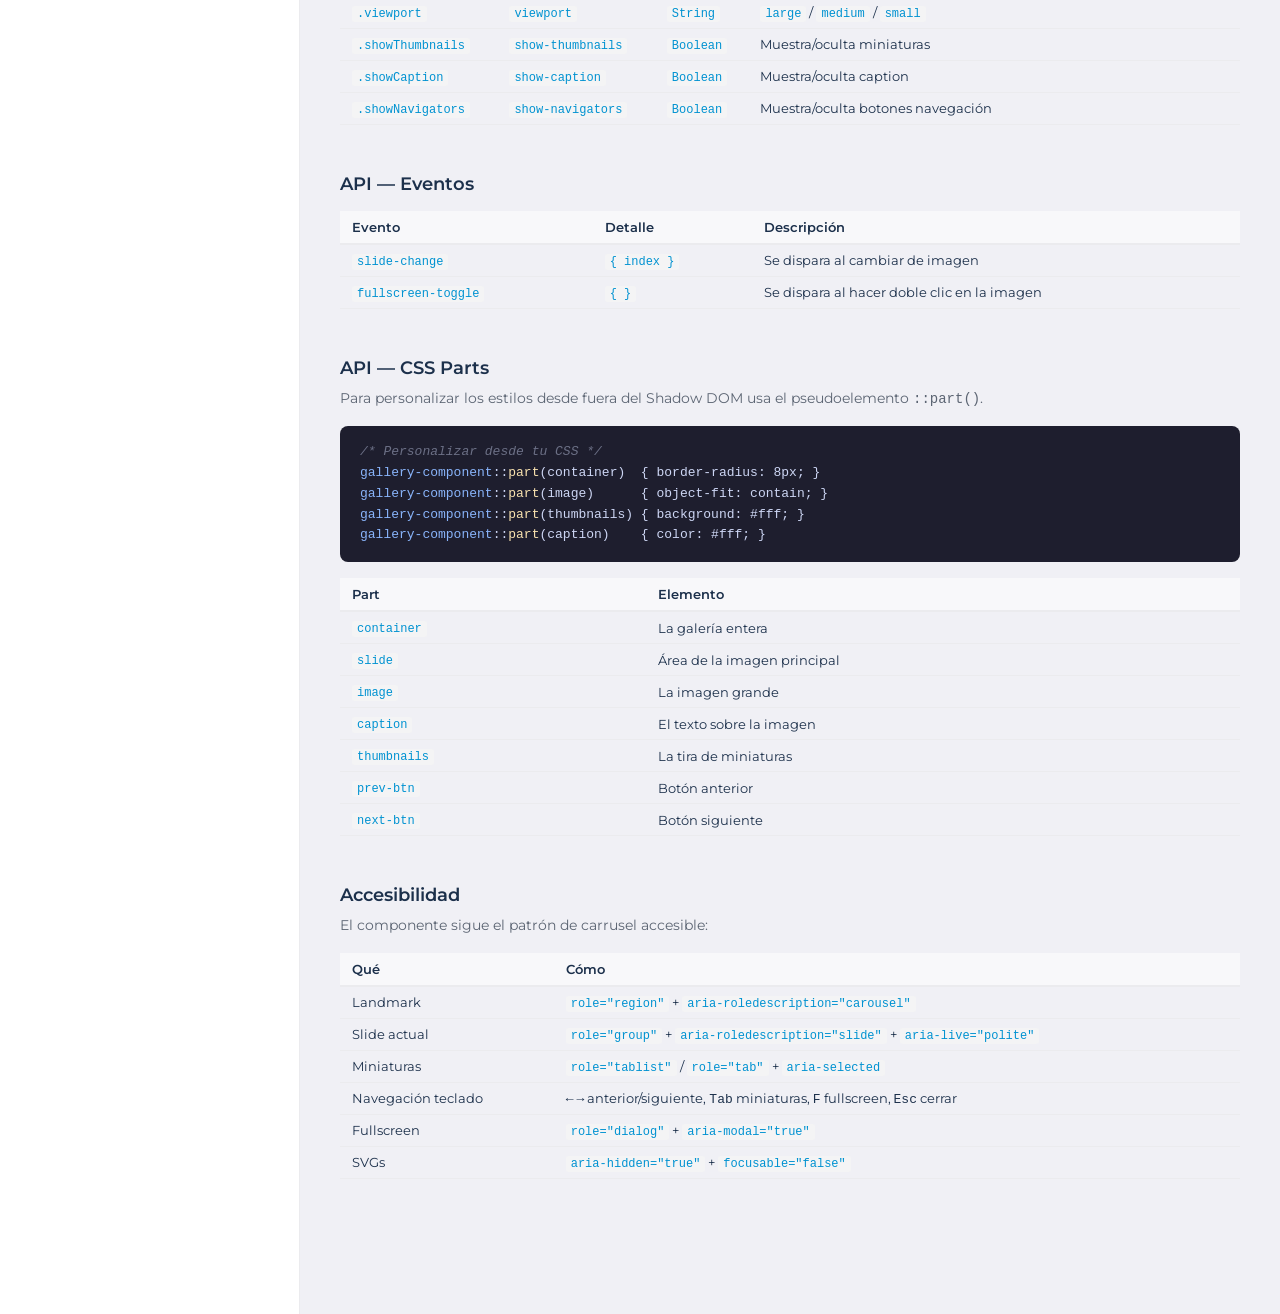
==== commit aa601b30: "Restructure docs to match PrimeVue Galleria doc pattern" ====
--- a/components/gallery/index.html
+++ b/components/gallery/index.html
@@ -1,184 +1,139 @@
 <!DOCTYPE html>
-<!-- ============================================================
-   GALLERY COMPONENT — Página de demostración
-   ============================================================
-   Esta página muestra cómo funciona el componente
-   "gallery-component" en diferentes situaciones.
-
-   Autor: Smowltech Design System
-   Más información en:
-   https://github.com/MiguelSmowltech/Smowl-UI-Kit
-   ============================================================ -->
-
 <html lang="es">
 <head>
   <meta charset="UTF-8" />
   <meta name="viewport" content="width=device-width, initial-scale=1.0" />
-  <title>Gallery Component — Demostración</title>
-
-  <!-- Cargamos el componente -->
+  <title>Gallery Component — Documentación</title>
   <script type="module" src="gallery.js"></script>
-
+  <link href="https://fonts.googleapis.com/css2?family=Montserrat:wght@400;500;600;700&display=swap" rel="stylesheet" />
   <style>
-    /* ============================================================
-       ESTILOS DE LA PÁGINA
-       ============================================================
-       Estos estilos son solo para la página de demostración.
-       No afectan al componente gallery-component.
-       ============================================================ */
-
     * { margin: 0; padding: 0; box-sizing: border-box; }
-
     body {
       display: flex; min-height: 100vh;
       background: #f0f0f5;
       font-family: 'Montserrat', sans-serif;
     }
-
     :root {
       --color-brand-500: #0092D1;
+      --color-brand-100: #D1F1FF;
       --color-neutral-0: #FFFFFF;
       --color-primary-700: #1C304B;
+      --color-primary-800: #0B131E;
       --color-primary-600: #5C6573;
       --color-primary-200: #E0E0E4;
       --color-primary-100: #EBEBEE;
-      --color-primary-800: #0B131E;
       --radius-sm: 4px;
       --radius-md: 8px;
       --radius-round: 64px;
     }
-
-    /* Diseño de la página */
     .app { display: flex; width: 100%; }
-
-    /* Menú lateral */
     .aside {
-      width: 320px; min-height: 100vh;
+      width: 300px; min-height: 100vh;
       background: var(--color-neutral-0);
       border-right: 1px solid var(--color-primary-100);
       padding: 24px; overflow-y: auto; flex-shrink: 0;
     }
-
-    .aside__title {
-      font-size: 20px; font-weight: 600;
-      color: var(--color-primary-700); margin-bottom: 4px;
-    }
-
-    .aside__subtitle {
-      font-size: 13px; color: var(--color-primary-600);
-      margin-bottom: 24px;
-    }
-
+    .aside__title { font-size: 20px; font-weight: 600; color: var(--color-primary-700); margin-bottom: 4px; }
+    .aside__subtitle { font-size: 13px; color: var(--color-primary-600); margin-bottom: 24px; }
     .aside__group { margin-bottom: 20px; }
-
-    .aside__group-title {
-      font-size: 12px; font-weight: 600;
-      color: var(--color-primary-600);
-      text-transform: uppercase; letter-spacing: 0.5px;
-      margin-bottom: 8px;
-    }
-
-    /* Interruptor (encender/apagar) */
-    .toggle {
-      display: flex;
-      align-items: center;
-      justify-content: space-between;
-      padding: 8px 0;
-    }
-
-    .toggle__label {
-      font-size: 14px; color: var(--color-primary-700); flex: 1;
-    }
-
+    .aside__group-title { font-size: 12px; font-weight: 600; color: var(--color-primary-600); text-transform: uppercase; letter-spacing: 0.5px; margin-bottom: 8px; }
+    .toggle { display: flex; align-items: center; justify-content: space-between; padding: 8px 0; }
+    .toggle__label { font-size: 14px; color: var(--color-primary-700); flex: 1; }
     .switch {
       width: 36px; height: 20px;
       background: var(--color-primary-200);
-      border-radius: var(--radius-round);
-      border: none; cursor: pointer;
-      position: relative; transition: background 0.2s;
-      flex-shrink: 0;
-    }
-
+      border-radius: var(--radius-round); border: none; cursor: pointer;
+      position: relative; transition: background 0.2s; flex-shrink: 0;
+    }
     .switch.active { background: var(--color-brand-500); }
-
     .switch::after {
-      content: '';
-      position: absolute; top: 2px; left: 2px;
+      content: ''; position: absolute; top: 2px; left: 2px;
       width: 16px; height: 16px;
       background: white; border-radius: 50%;
       transition: transform 0.2s;
     }
-
     .switch.active::after { transform: translateX(16px); }
-
-    /* Selector de tamaño */
-    .select-control {
-      display: flex;
-      align-items: center;
-      justify-content: space-between;
-      padding: 6px 0;
-    }
-
-    .select-control label {
-      font-size: 14px; color: var(--color-primary-700);
-    }
-
+    .select-control { display: flex; align-items: center; justify-content: space-between; padding: 6px 0; }
+    .select-control label { font-size: 14px; color: var(--color-primary-700); }
     .select-control select {
-      padding: 4px 8px;
-      border: 1px solid var(--color-primary-100);
-      border-radius: var(--radius-sm);
-      font-family: inherit; font-size: 13px;
+      padding: 4px 8px; border: 1px solid var(--color-primary-100);
+      border-radius: var(--radius-sm); font-family: inherit; font-size: 13px;
       width: 80px; text-align: center;
     }
-
-    /* Botón de pantalla completa */
     .btn {
       display: block; width: 100%; padding: 10px;
       background: var(--color-brand-500); color: white;
       border: none; border-radius: var(--radius-sm);
       font-family: inherit; font-size: 14px; font-weight: 500;
-      cursor: pointer; margin-bottom: 8px;
-      transition: background 0.2s;
-    }
-
+      cursor: pointer; transition: background 0.2s;
+    }
     .btn:hover { background: #0078b3; }
 
-    /* Contenido principal */
     main {
       flex: 1; display: flex; flex-direction: column;
       align-items: center; padding: 40px;
       overflow-y: auto;
     }
 
-    .main-top { margin-bottom: 40px; }
-
-    /* Pantalla completa */
     body.is-fullscreen .aside { display: none; }
     body.is-fullscreen main { padding: 0; }
 
-    /* Botón de cerrar pantalla completa */
     .fullscreen-btn-close {
-      display: none;
-      position: fixed; top: 20px; right: 20px;
+      display: none; position: fixed; top: 20px; right: 20px;
       width: 40px; height: 40px;
       border: none; border-radius: var(--radius-round);
       background: var(--color-neutral-0);
       align-items: center; justify-content: center;
       cursor: pointer; padding: 8px;
-      box-shadow: 0 2px 8px rgba(0,0,0,0.15);
-      z-index: 10000;
-    }
-
+      box-shadow: 0 2px 8px rgba(0,0,0,0.15); z-index: 10000;
+    }
     body.is-fullscreen .fullscreen-btn-close { display: flex; }
-
-    .fullscreen-btn-close svg {
-      width: 24px; height: 24px; fill: var(--color-primary-700);
-    }
-
-    /* Si la pantalla es pequeña */
+    .fullscreen-btn-close svg { width: 24px; height: 24px; fill: var(--color-primary-700); }
+
+    /* ========== DOCS ========== */
+    .docs {
+      width: 100%; max-width: 1000px;
+      margin: 40px 0 80px;
+    }
+    .docs__title { font-size: 22px; font-weight: 600; color: var(--color-primary-700); margin-bottom: 8px; }
+    .docs__intro { font-size: 14px; color: var(--color-primary-600); margin-bottom: 32px; line-height: 1.6; }
+    .doc-section { margin-bottom: 48px; }
+    .doc-section__title { font-size: 18px; font-weight: 600; color: var(--color-primary-700); margin-bottom: 8px; }
+    .doc-section__desc { font-size: 14px; color: var(--color-primary-600); line-height: 1.6; margin-bottom: 16px; }
+    .doc-section__demo {
+      background: var(--color-neutral-0);
+      border: 1px solid var(--color-primary-100);
+      border-radius: var(--radius-md);
+      padding: 24px;
+      margin-bottom: 16px;
+      display: flex;
+      align-items: center;
+      justify-content: center;
+    }
+    .doc-section__code {
+      background: #1e1e2e; color: #cdd6f4;
+      font-family: 'SF Mono', 'Menlo', monospace;
+      font-size: 13px; line-height: 1.6;
+      padding: 16px 20px;
+      border-radius: var(--radius-md);
+      overflow-x: auto;
+      white-space: pre;
+      tab-size: 2;
+    }
+    .doc-section__code .cm { color: #6c7086; font-style: italic; }
+    .doc-section__code .kw { color: #cba6f7; }
+    .doc-section__code .str { color: #a6e3a1; }
+    .doc-section__code .tag { color: #89b4fa; }
+    .doc-section__code .attr { color: #f9e2af; }
+
+    table { width: 100%; border-collapse: collapse; font-size: 13px; margin: 16px 0; }
+    th { text-align: left; padding: 8px 12px; border-bottom: 2px solid var(--color-primary-100); background: #f8f8fa; font-weight: 600; color: var(--color-primary-700); }
+    td { padding: 7px 12px; border-bottom: 1px solid var(--color-primary-100); color: var(--color-primary-700); }
+    td code { background: #f4f4f5; padding: 1px 5px; border-radius: 3px; font-size: 12px; color: var(--color-brand-500); }
+
     @media (max-width: 900px) {
       .app { flex-direction: column; }
-      .aside { width: 100%; min-height: auto; }
+      .aside { width: 100%; min-height: auto; border-right: none; border-bottom: 1px solid var(--color-primary-100); }
       main { padding: 20px; }
     }
   </style>
@@ -186,23 +141,16 @@
 <body>
   <div class="app">
 
-    <!-- ============================================================
-         MENÚ LATERAL
-         ============================================================
-         Controles para probar el componente en vivo.
-         ============================================================ -->
-
+    <!-- ASIDE -->
     <aside class="aside">
       <div class="aside__title">Gallery</div>
-      <div class="aside__subtitle">Web Component — Demostración</div>
+      <div class="aside__subtitle">Web Component</div>
 
       <div class="aside__group">
         <div class="aside__group-title">Miniaturas</div>
         <div class="toggle">
           <span class="toggle__label">Mostrar miniaturas</span>
-          <button class="switch active" id="toggleThumbs"
-                  role="switch" aria-checked="true"
-                  aria-label="Mostrar miniaturas"></button>
+          <button class="switch active" id="toggleThumbs" role="switch" aria-checked="true" aria-label="Mostrar miniaturas"></button>
         </div>
       </div>
 
@@ -222,134 +170,276 @@
         <div class="aside__group-title">Texto</div>
         <div class="toggle">
           <span class="toggle__label">Mostrar caption</span>
-          <button class="switch" id="toggleCaption"
-                  role="switch" aria-checked="false"
-                  aria-label="Mostrar caption"></button>
+          <button class="switch" id="toggleCaption" role="switch" aria-checked="false" aria-label="Mostrar caption"></button>
         </div>
       </div>
 
-      <div class="aside__group"
-           style="border-top:1px solid var(--color-primary-100);padding-top:16px;">
-        <button class="btn" id="btnFullscreen"
-                aria-expanded="false">
-          Pantalla completa
-        </button>
+      <div class="aside__group" style="border-top:1px solid var(--color-primary-100);padding-top:16px;">
+        <button class="btn" id="btnFullscreen" aria-expanded="false">Pantalla completa</button>
       </div>
     </aside>
 
-    <!-- ============================================================
-         CONTENIDO PRINCIPAL
-         ============================================================ -->
-
+    <!-- MAIN -->
     <main>
       <div class="main-top">
         <gallery-component id="gallery"></gallery-component>
       </div>
+
+      <!-- ========== DOCUMENTATION ========== -->
+      <section class="docs">
+
+        <p class="docs__intro">
+          Cada sección muestra una funcionalidad del componente
+          con un ejemplo en vivo y el código necesario.
+        </p>
+
+        <!-- IMPORT -->
+        <div class="doc-section">
+          <h2 class="doc-section__title">Import</h2>
+          <div class="doc-section__code"><span class="kw">import</span> <span class="str">'./gallery.js'</span>;</div>
+        </div>
+
+        <!-- BASIC -->
+        <div class="doc-section">
+          <h2 class="doc-section__title">Basic</h2>
+          <p class="doc-section__desc">
+            La galería necesita un array de imágenes y las etiquetas
+            <code>&lt;gallery-component&gt;</code>.
+            Cada imagen tiene una URL grande (<code>src</code>)
+            y una miniatura (<code>thumb</code>).
+          </p>
+          <div class="doc-section__demo">
+            <gallery-component id="demoBasic" style="width:640px;"></gallery-component>
+          </div>
+          <div class="doc-section__code"><span class="cm">&lt;!-- HTML --&gt;</span>
+&lt;<span class="tag">gallery-component</span> <span class="attr">id</span>=<span class="str">"gallery"</span>&gt;&lt;/<span class="tag">gallery-component</span>&gt;
+
+<span class="cm">&lt;!-- JavaScript --&gt;</span>
+<span class="kw">import</span> <span class="str">'./gallery.js'</span>;
+
+<span class="kw">const</span> gallery = document.getElementById(<span class="str">'gallery'</span>);
+gallery.images = [
+  { src: <span class="str">'foto.jpg'</span>, thumb: <span class="str">'thumb.jpg'</span>,
+    alt: <span class="str">'Descripción'</span> },
+  ...
+];</div>
+        </div>
+
+        <!-- THUMBNAILS -->
+        <div class="doc-section">
+          <h2 class="doc-section__title">Thumbnails</h2>
+          <p class="doc-section__desc">
+            Las miniaturas se muestran debajo de la imagen principal.
+            Se pueden ocultar con el atributo
+            <code>show-thumbnails="false"</code>.
+          </p>
+          <div class="doc-section__demo">
+            <gallery-component id="demoThumbs" show-thumbnails="false" style="width:640px;"></gallery-component>
+          </div>
+          <div class="doc-section__code"><span class="cm">&lt;!-- Sin miniaturas --&gt;</span>
+&lt;<span class="tag">gallery-component</span> <span class="attr">show-thumbnails</span>=<span class="str">"false"</span>&gt;
+&lt;/<span class="tag">gallery-component</span>&gt;
+
+<span class="cm">&lt;!-- Con miniaturas (por defecto) --&gt;</span>
+&lt;<span class="tag">gallery-component</span>&gt;&lt;/<span class="tag">gallery-component</span>&gt;</div>
+        </div>
+
+        <!-- CAPTION -->
+        <div class="doc-section">
+          <h2 class="doc-section__title">Caption</h2>
+          <p class="doc-section__desc">
+            Muestra un texto descriptivo sobre la imagen.
+            Se activa con <code>show-caption="true"</code>.
+            Los datos se pasan en <code>title</code> y <code>desc</code>
+            de cada imagen.
+          </p>
+          <div class="doc-section__demo">
+            <gallery-component id="demoCaption" show-caption="true" style="width:640px;"></gallery-component>
+          </div>
+          <div class="doc-section__code"><span class="cm">&lt;!-- Con caption --&gt;</span>
+&lt;<span class="tag">gallery-component</span> <span class="attr">show-caption</span>=<span class="str">"true"</span>&gt;
+&lt;/<span class="tag">gallery-component</span>&gt;
+
+<span class="cm">// Datos de ejemplo</span>
+{ src: <span class="str">'...'</span>, thumb: <span class="str">'...'</span>,
+  alt: <span class="str">'Montañas'</span>,
+  title: <span class="str">'Montañas'</span>,
+  desc: <span class="str">'Vista panorámica'</span> }</div>
+        </div>
+
+        <!-- FULLSCREEN -->
+        <div class="doc-section">
+          <h2 class="doc-section__title">Fullscreen</h2>
+          <p class="doc-section__desc">
+            La galería se puede poner a pantalla completa.
+            Se controla con la propiedad <code>fullscreen</code>.
+            También funciona con doble clic en la imagen
+            o con la tecla <kbd>F</kbd>.
+          </p>
+          <div class="doc-section__demo" style="flex-direction:column;gap:12px;">
+            <gallery-component id="demoFS" style="width:640px;"></gallery-component>
+            <button onclick="document.getElementById('demoFS').fullscreen = !document.getElementById('demoFS').fullscreen"
+              style="padding:8px 20px;background:var(--color-brand-500);color:white;border:none;border-radius:var(--radius-sm);font-family:inherit;font-size:14px;cursor:pointer;">
+              Abrir pantalla completa
+            </button>
+          </div>
+          <div class="doc-section__code"><span class="cm">// JavaScript</span>
+gallery.fullscreen = <span class="kw">true</span>;   <span class="cm">// Abrir</span>
+gallery.fullscreen = <span class="kw">false</span>;  <span class="cm">// Cerrar</span>
+
+<span class="cm">// Eventos</span>
+gallery.addEventListener(<span class="str">'fullscreen-toggle'</span>, () => {
+  <span class="cm">// Se dispara con doble clic en la imagen</span>
+});</div>
+        </div>
+
+        <!-- RESPONSIVE -->
+        <div class="doc-section">
+          <h2 class="doc-section__title">Responsive</h2>
+          <p class="doc-section__desc">
+            El componente tiene 3 tamaños predefinidos
+            que se controlan con el atributo
+            <code>viewport</code>.
+          </p>
+          <table>
+            <thead><tr><th>Valor</th><th>Ancho</th><th>Alto imagen</th></tr></thead>
+            <tbody>
+              <tr><td><code>large</code></td><td>1000px</td><td>440px</td></tr>
+              <tr><td><code>medium</code></td><td>803px</td><td>342px</td></tr>
+              <tr><td><code>small</code></td><td>640px</td><td>274px</td></tr>
+            </tbody>
+          </table>
+          <div class="doc-section__code"><span class="cm">&lt;!-- Tamaños --&gt;</span>
+&lt;<span class="tag">gallery-component</span> <span class="attr">viewport</span>=<span class="str">"large"</span>&gt;&lt;/<span class="tag">gallery-component</span>&gt;
+&lt;<span class="tag">gallery-component</span> <span class="attr">viewport</span>=<span class="str">"medium"</span>&gt;&lt;/<span class="tag">gallery-component</span>&gt;
+&lt;<span class="tag">gallery-component</span> <span class="attr">viewport</span>=<span class="str">"small"</span>&gt;&lt;/<span class="tag">gallery-component</span>&gt;
+
+<span class="cm">// JavaScript</span>
+gallery.viewport = <span class="str">'large'</span>;</div>
+        </div>
+
+        <!-- PROPS TABLE -->
+        <div class="doc-section">
+          <h2 class="doc-section__title">API — Propiedades</h2>
+          <table>
+            <thead><tr><th>Propiedad</th><th>Atributo</th><th>Tipo</th><th>Descripción</th></tr></thead>
+            <tbody>
+              <tr><td><code>.images</code></td><td>—</td><td><code>Array</code></td><td>Array de objetos <code>{ src, thumb, alt, title?, desc?, error? }</code></td></tr>
+              <tr><td><code>.activeIndex</code></td><td>—</td><td><code>Number</code></td><td>Índice de la imagen activa</td></tr>
+              <tr><td><code>.fullscreen</code></td><td><code>fullscreen</code></td><td><code>Boolean</code></td><td>Abre/cierra pantalla completa</td></tr>
+              <tr><td><code>.viewport</code></td><td><code>viewport</code></td><td><code>String</code></td><td><code>large</code> / <code>medium</code> / <code>small</code></td></tr>
+              <tr><td><code>.showThumbnails</code></td><td><code>show-thumbnails</code></td><td><code>Boolean</code></td><td>Muestra/oculta miniaturas</td></tr>
+              <tr><td><code>.showCaption</code></td><td><code>show-caption</code></td><td><code>Boolean</code></td><td>Muestra/oculta caption</td></tr>
+              <tr><td><code>.showNavigators</code></td><td><code>show-navigators</code></td><td><code>Boolean</code></td><td>Muestra/oculta botones navegación</td></tr>
+            </tbody>
+          </table>
+        </div>
+
+        <!-- EVENTS -->
+        <div class="doc-section">
+          <h2 class="doc-section__title">API — Eventos</h2>
+          <table>
+            <thead><tr><th>Evento</th><th>Detalle</th><th>Descripción</th></tr></thead>
+            <tbody>
+              <tr><td><code>slide-change</code></td><td><code>{ index }</code></td><td>Se dispara al cambiar de imagen</td></tr>
+              <tr><td><code>fullscreen-toggle</code></td><td><code>{ }</code></td><td>Se dispara al hacer doble clic en la imagen</td></tr>
+            </tbody>
+          </table>
+        </div>
+
+        <!-- CSS PARTS -->
+        <div class="doc-section">
+          <h2 class="doc-section__title">API — CSS Parts</h2>
+          <p class="doc-section__desc">
+            Para personalizar los estilos desde fuera del Shadow DOM
+            usa el pseudoelemento <code>::part()</code>.
+          </p>
+          <div class="doc-section__code"><span class="cm">/* Personalizar desde tu CSS */</span>
+<span class="tag">gallery-component</span>::<span class="attr">part</span>(container)  { border-radius: 8px; }
+<span class="tag">gallery-component</span>::<span class="attr">part</span>(image)      { object-fit: contain; }
+<span class="tag">gallery-component</span>::<span class="attr">part</span>(thumbnails) { background: #fff; }
+<span class="tag">gallery-component</span>::<span class="attr">part</span>(caption)    { color: #fff; }</div>
+          <table>
+            <thead><tr><th>Part</th><th>Elemento</th></tr></thead>
+            <tbody>
+              <tr><td><code>container</code></td><td>La galería entera</td></tr>
+              <tr><td><code>slide</code></td><td>Área de la imagen principal</td></tr>
+              <tr><td><code>image</code></td><td>La imagen grande</td></tr>
+              <tr><td><code>caption</code></td><td>El texto sobre la imagen</td></tr>
+              <tr><td><code>thumbnails</code></td><td>La tira de miniaturas</td></tr>
+              <tr><td><code>prev-btn</code></td><td>Botón anterior</td></tr>
+              <tr><td><code>next-btn</code></td><td>Botón siguiente</td></tr>
+            </tbody>
+          </table>
+        </div>
+
+        <!-- ACCESSIBILITY -->
+        <div class="doc-section">
+          <h2 class="doc-section__title">Accesibilidad</h2>
+          <p class="doc-section__desc">
+            El componente sigue el patrón de carrusel accesible:
+          </p>
+          <table>
+            <thead><tr><th>Qué</th><th>Cómo</th></tr></thead>
+            <tbody>
+              <tr><td>Landmark</td><td><code>role="region"</code> + <code>aria-roledescription="carousel"</code></td></tr>
+              <tr><td>Slide actual</td><td><code>role="group"</code> + <code>aria-roledescription="slide"</code> + <code>aria-live="polite"</code></td></tr>
+              <tr><td>Miniaturas</td><td><code>role="tablist"</code> / <code>role="tab"</code> + <code>aria-selected</code></td></tr>
+              <tr><td>Navegación teclado</td><td><kbd>←</kbd> <kbd>→</kbd> anterior/siguiente, <kbd>Tab</kbd> miniaturas, <kbd>F</kbd> fullscreen, <kbd>Esc</kbd> cerrar</td></tr>
+              <tr><td>Fullscreen</td><td><code>role="dialog"</code> + <code>aria-modal="true"</code></td></tr>
+              <tr><td>SVGs</td><td><code>aria-hidden="true"</code> + <code>focusable="false"</code></td></tr>
+            </tbody>
+          </table>
+        </div>
+
+      </section>
     </main>
 
-    <!-- Botón de cerrar que solo se ve en pantalla completa -->
-    <button class="fullscreen-btn-close" id="fsClose"
-            aria-label="Cerrar pantalla completa">
+    <button class="fullscreen-btn-close" id="fsClose" aria-label="Cerrar pantalla completa">
       <svg viewBox="0 0 24 24">
         <path d="M19 6.41L17.59 5 12 10.59 6.41 5 5 6.41 10.59 12 5 17.59 6.41 19 12 13.41 17.59 19 19 17.59 13.41 12z"/>
       </svg>
     </button>
-
   </div>
-
-  <!-- ============================================================
-       CÓDIGO JAVASCRIPT DE LA PÁGINA
-       ============================================================ -->
 
   <script type="module">
     import './gallery.js';
 
-    // ============================================================
-    // 1. Configurar las imágenes
-    // ============================================================
-
+    const images = [
+      { src: 'https://picsum.photos/608/342?random=11', thumb: 'https://picsum.photos/160/90?random=11', alt: 'Paisaje montañoso', title: 'Montañas', desc: 'Vista panorámica de la cordillera' },
+      { src: 'https://picsum.photos/608/342?random=12', thumb: 'https://picsum.photos/160/90?random=12', alt: 'Ciudad moderna', title: 'Arquitectura', desc: 'Edificios contemporáneos' },
+      { src: 'https://picsum.photos/608/342?random=13', thumb: 'https://picsum.photos/160/90?random=13', alt: 'Error al cargar', title: 'Error', desc: 'Esta imagen tiene un error', error: true },
+      { src: 'https://picsum.photos/608/342?random=14', thumb: 'https://picsum.photos/160/90?random=14', alt: 'Naturaleza', title: 'Naturaleza', desc: 'Bosque y vegetación' },
+      { src: 'https://picsum.photos/608/342?random=15', thumb: 'https://picsum.photos/160/90?random=15', alt: 'Mar y playa', title: 'Mar', desc: 'Atardecer en la playa' },
+      { src: 'https://picsum.photos/608/342?random=16', thumb: 'https://picsum.photos/160/90?random=16', alt: 'Arte urbano', title: 'Arte', desc: 'Mural callejero' },
+    ];
+
+    // Main gallery
     const gallery = document.getElementById('gallery');
-
-    gallery.images = [
-      {
-        src: 'https://picsum.photos/608/342?random=11',
-        thumb: 'https://picsum.photos/160/90?random=11',
-        alt: 'Paisaje montañoso',
-        title: 'Montañas',
-        desc: 'Vista panorámica de la cordillera'
-      },
-      {
-        src: 'https://picsum.photos/608/342?random=12',
-        thumb: 'https://picsum.photos/160/90?random=12',
-        alt: 'Ciudad moderna',
-        title: 'Arquitectura',
-        desc: 'Edificios contemporáneos'
-      },
-      {
-        src: 'https://picsum.photos/608/342?random=13',
-        thumb: 'https://picsum.photos/160/90?random=13',
-        alt: 'Error al cargar',
-        title: 'Error',
-        desc: 'Esta imagen tiene un error',
-        error: true
-      },
-      {
-        src: 'https://picsum.photos/608/342?random=14',
-        thumb: 'https://picsum.photos/160/90?random=14',
-        alt: 'Naturaleza',
-        title: 'Naturaleza',
-        desc: 'Bosque y vegetación'
-      },
-      {
-        src: 'https://picsum.photos/608/342?random=15',
-        thumb: 'https://picsum.photos/160/90?random=15',
-        alt: 'Mar y playa',
-        title: 'Mar',
-        desc: 'Atardecer en la playa'
-      },
-      {
-        src: 'https://picsum.photos/608/342?random=16',
-        thumb: 'https://picsum.photos/160/90?random=16',
-        alt: 'Arte urbano',
-        title: 'Arte',
-        desc: 'Mural callejero'
-      },
-    ];
-
-    // ============================================================
-    // 2. Pantalla completa
-    // ============================================================
-
+    gallery.images = images;
+
+    // Demo galleries
+    document.getElementById('demoBasic').images = images.slice(0, 3);
+    document.getElementById('demoThumbs').images = images.slice(0, 3);
+    document.getElementById('demoCaption').images = images.slice(0, 3);
+    document.getElementById('demoFS').images = images.slice(0, 3);
+
+    // Fullscreen
     function toggleFullscreen() {
       const isOn = !gallery.fullscreen;
       gallery.fullscreen = isOn;
       document.body.classList.toggle('is-fullscreen', isOn);
-      document.getElementById('btnFullscreen')
-        .setAttribute('aria-expanded', isOn);
-    }
-
-    // Botones de pantalla completa
-    document.getElementById('btnFullscreen')
-      .addEventListener('click', toggleFullscreen);
-    document.getElementById('fsClose')
-      .addEventListener('click', toggleFullscreen);
-
-    // Doble clic en la imagen
+      document.getElementById('btnFullscreen').setAttribute('aria-expanded', isOn);
+    }
+    document.getElementById('btnFullscreen').addEventListener('click', toggleFullscreen);
+    document.getElementById('fsClose').addEventListener('click', toggleFullscreen);
     gallery.addEventListener('fullscreen-toggle', toggleFullscreen);
-
-    // Teclado
     document.addEventListener('keydown', (e) => {
       if (e.key === 'Escape' && gallery.fullscreen) toggleFullscreen();
-      if (e.key === 'f' || e.key === 'F') {
-        e.preventDefault();
-        toggleFullscreen();
-      }
+      if (e.key === 'f' || e.key === 'F') { e.preventDefault(); toggleFullscreen(); }
     });
 
-    // ============================================================
-    // 3. Controles del menú lateral
-    // ============================================================
-
+    // Aside controls
     function setupToggle(id, prop) {
       const btn = document.getElementById(id);
       btn.addEventListener('click', () => {
@@ -359,16 +449,11 @@
         btn.setAttribute('aria-checked', val);
       });
     }
-
     setupToggle('toggleThumbs', 'showThumbnails');
     setupToggle('toggleCaption', 'showCaption');
-
-    // Selector de tamaño
-    document.getElementById('viewportSelect')
-      .addEventListener('change', (e) => {
-        const v = e.target.value;
-        gallery.viewport = { 1920: 'large', 1440: 'medium', 1280: 'small' }[v];
-      });
+    document.getElementById('viewportSelect').addEventListener('change', (e) => {
+      gallery.viewport = { 1920: 'large', 1440: 'medium', 1280: 'small' }[e.target.value];
+    });
   </script>
 </body>
 </html>
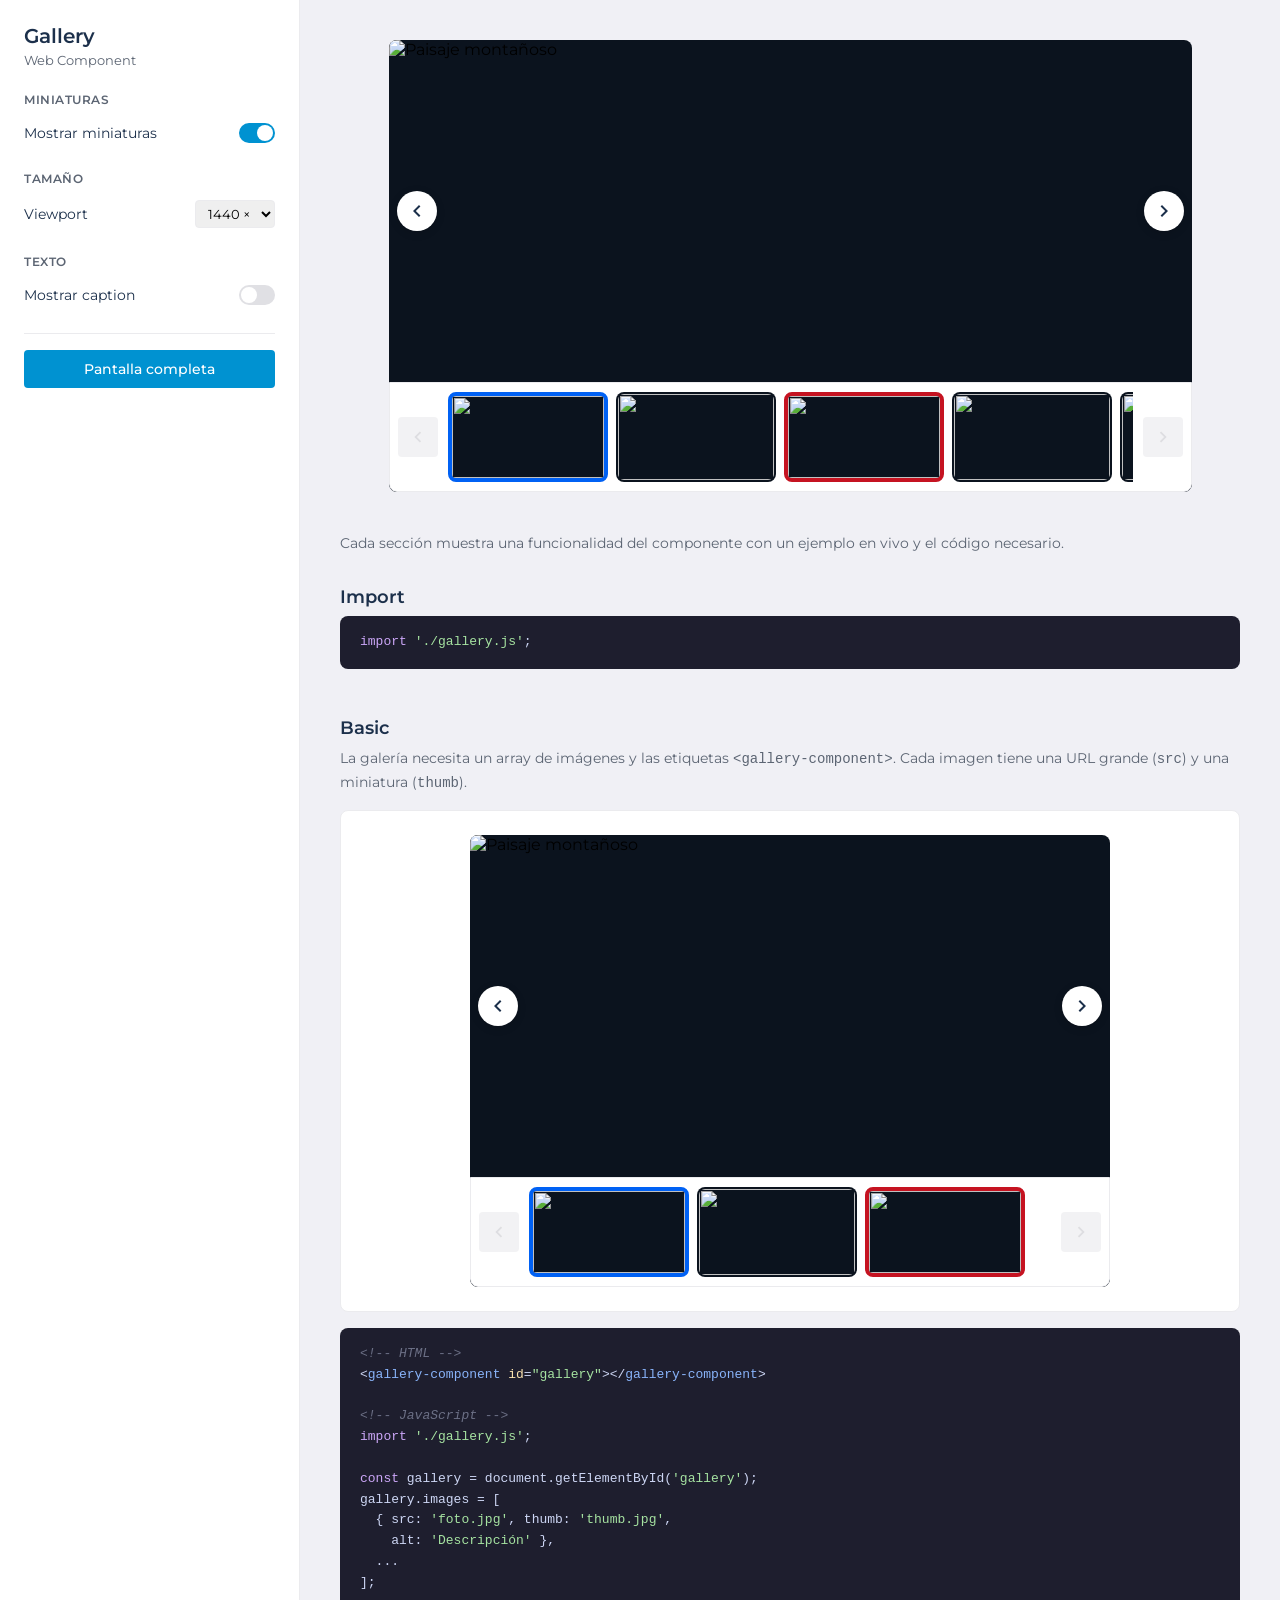
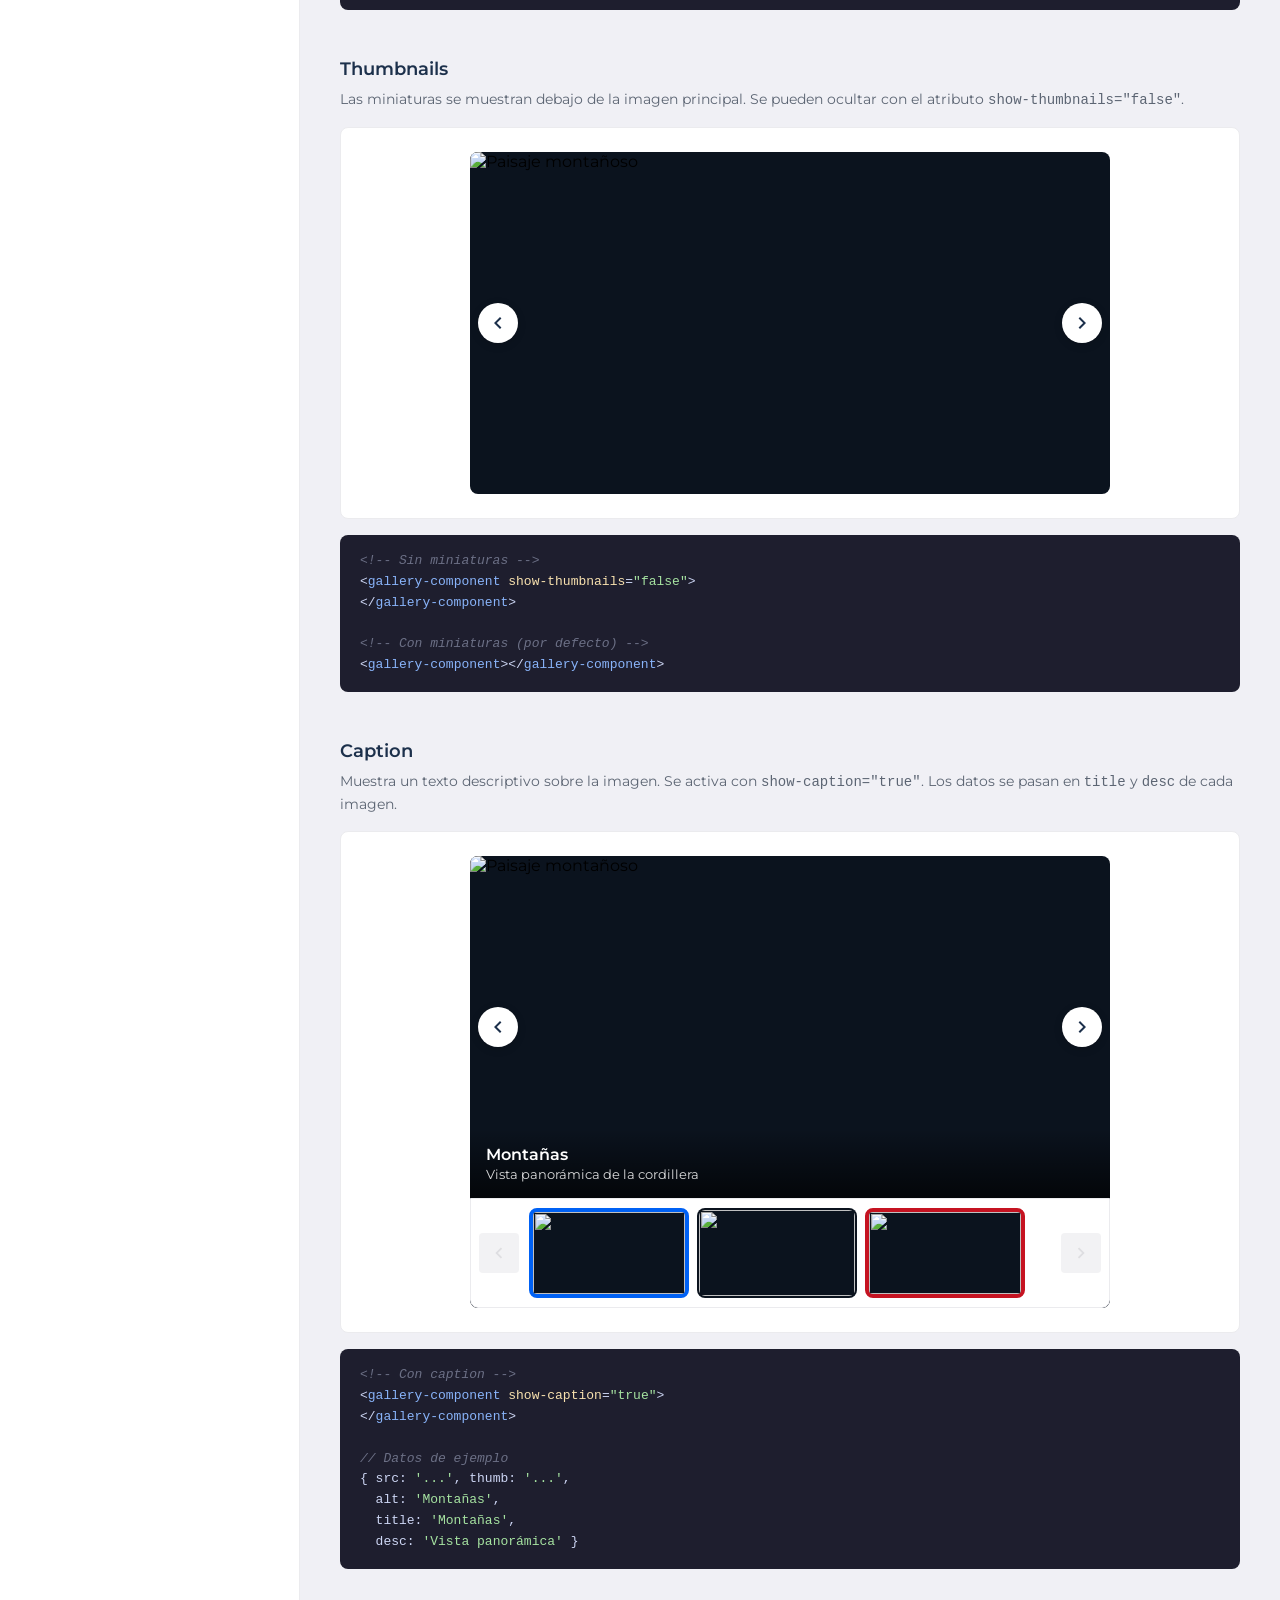
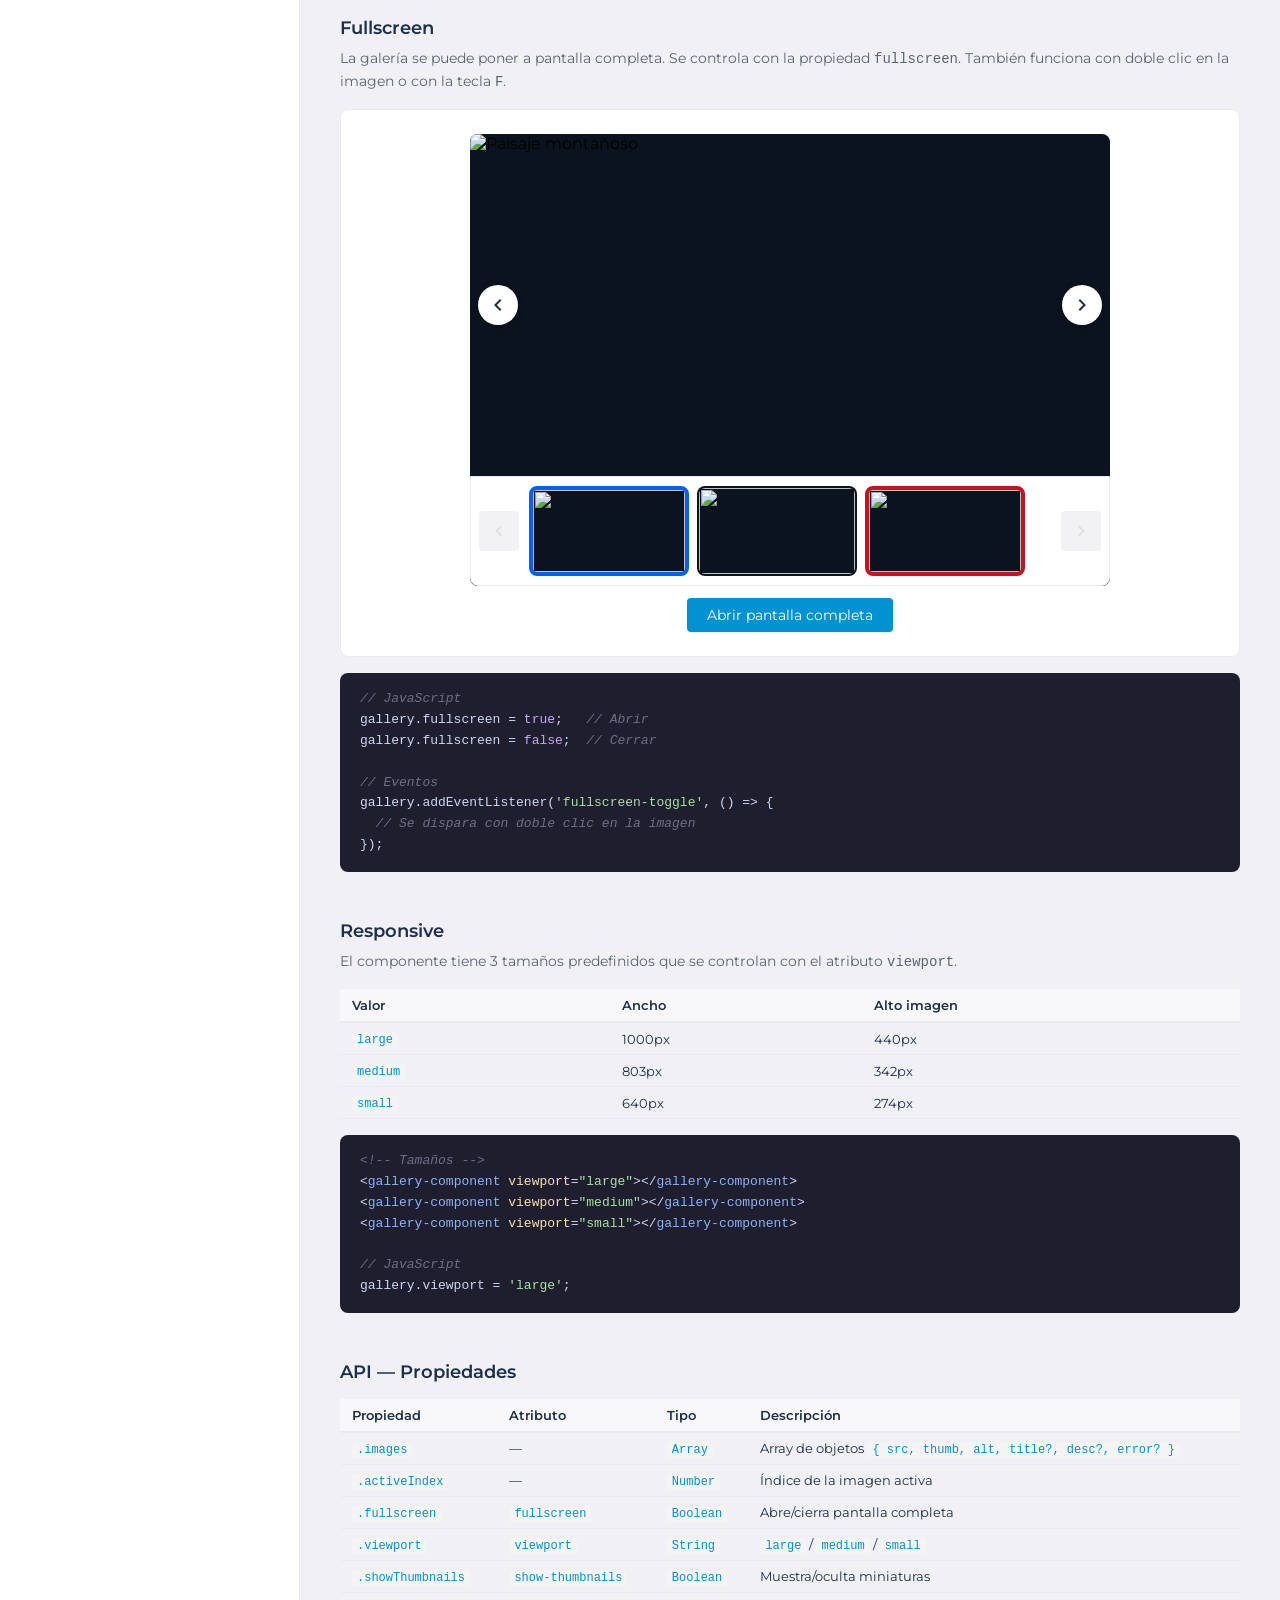
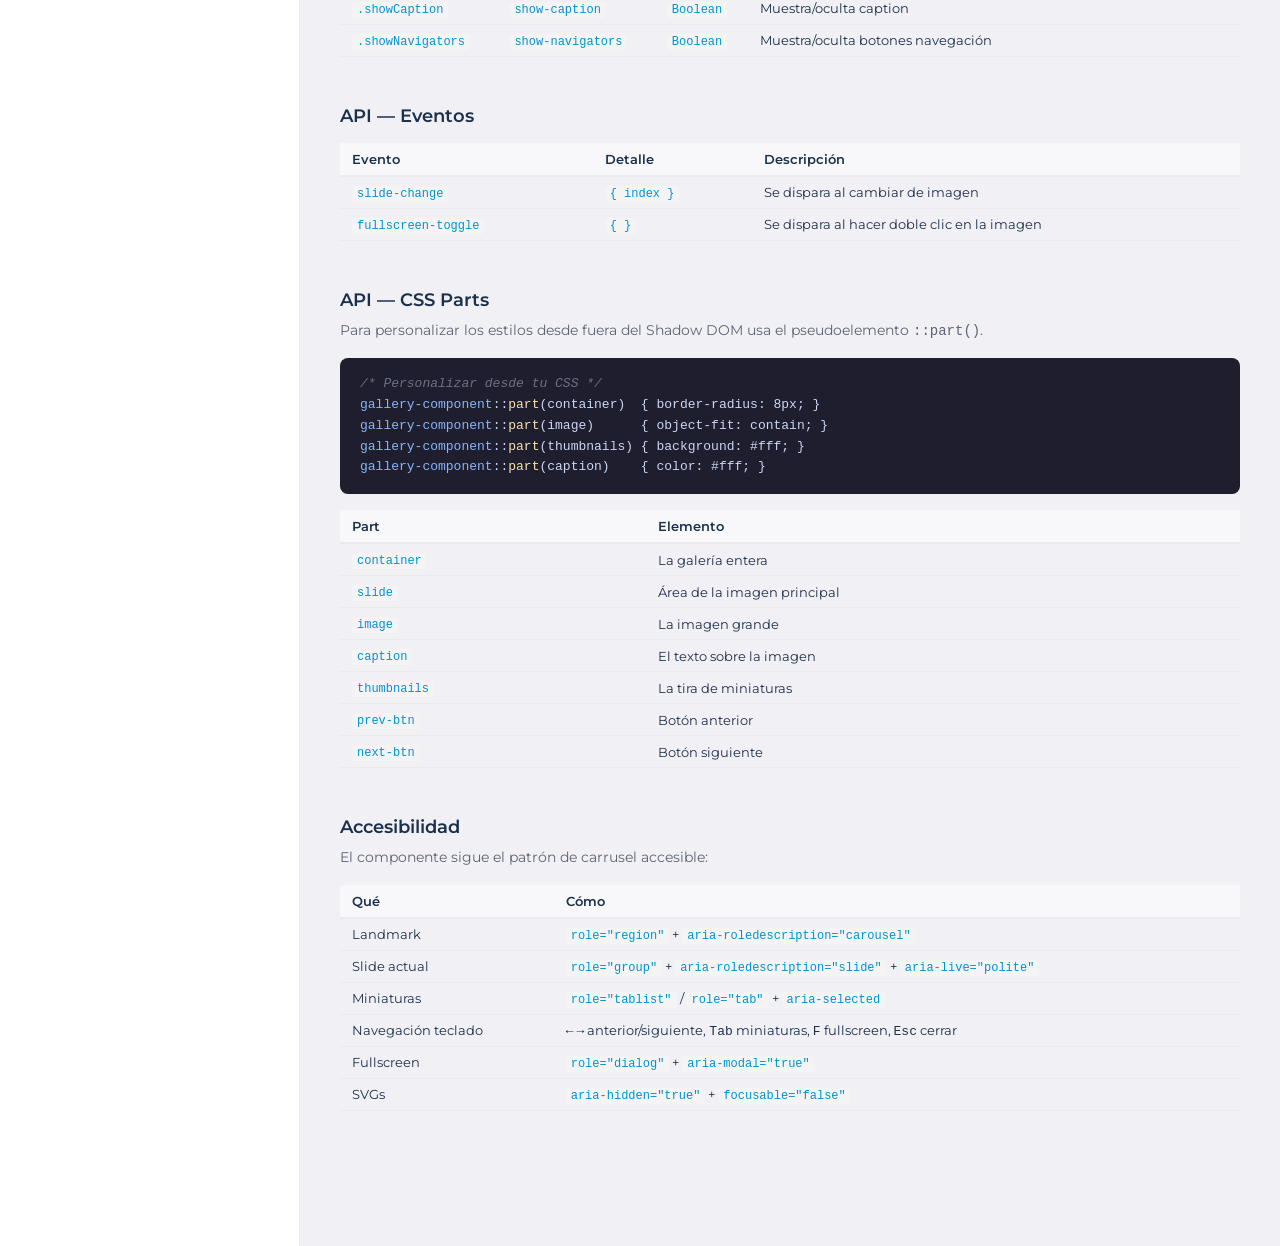
==== commit 81765376: "Add global tokens.css with all design system variables" ====
--- a/components/gallery/index.html
+++ b/components/gallery/index.html
@@ -5,6 +5,7 @@
   <meta name="viewport" content="width=device-width, initial-scale=1.0" />
   <title>Gallery Component — Documentación</title>
   <script type="module" src="gallery.js"></script>
+  <link rel="stylesheet" href="../../tokens.css">
   <link href="https://fonts.googleapis.com/css2?family=Montserrat:wght@400;500;600;700&display=swap" rel="stylesheet" />
   <style>
     * { margin: 0; padding: 0; box-sizing: border-box; }
@@ -14,17 +15,7 @@
       font-family: 'Montserrat', sans-serif;
     }
     :root {
-      --color-brand-500: #0092D1;
-      --color-brand-100: #D1F1FF;
-      --color-neutral-0: #FFFFFF;
-      --color-primary-700: #1C304B;
-      --color-primary-800: #0B131E;
-      --color-primary-600: #5C6573;
-      --color-primary-200: #E0E0E4;
-      --color-primary-100: #EBEBEE;
-      --radius-sm: 4px;
-      --radius-md: 8px;
-      --radius-round: 64px;
+      /* Las variables CSS están en tokens.css */
     }
     .app { display: flex; width: 100%; }
     .aside {
@@ -77,18 +68,6 @@
 
     body.is-fullscreen .aside { display: none; }
     body.is-fullscreen main { padding: 0; }
-
-    .fullscreen-btn-close {
-      display: none; position: fixed; top: 20px; right: 20px;
-      width: 40px; height: 40px;
-      border: none; border-radius: var(--radius-round);
-      background: var(--color-neutral-0);
-      align-items: center; justify-content: center;
-      cursor: pointer; padding: 8px;
-      box-shadow: 0 2px 8px rgba(0,0,0,0.15); z-index: 10000;
-    }
-    body.is-fullscreen .fullscreen-btn-close { display: flex; }
-    .fullscreen-btn-close svg { width: 24px; height: 24px; fill: var(--color-primary-700); }
 
     /* ========== DOCS ========== */
     .docs {
@@ -395,11 +374,6 @@
       </section>
     </main>
 
-    <button class="fullscreen-btn-close" id="fsClose" aria-label="Cerrar pantalla completa">
-      <svg viewBox="0 0 24 24">
-        <path d="M19 6.41L17.59 5 12 10.59 6.41 5 5 6.41 10.59 12 5 17.59 6.41 19 12 13.41 17.59 19 19 17.59 13.41 12z"/>
-      </svg>
-    </button>
   </div>
 
   <script type="module">
@@ -432,10 +406,13 @@
       document.getElementById('btnFullscreen').setAttribute('aria-expanded', isOn);
     }
     document.getElementById('btnFullscreen').addEventListener('click', toggleFullscreen);
-    document.getElementById('fsClose').addEventListener('click', toggleFullscreen);
     gallery.addEventListener('fullscreen-toggle', toggleFullscreen);
+    gallery.addEventListener('fullscreen-change', (e) => {
+      document.body.classList.toggle('is-fullscreen', e.detail.fullscreen);
+      document.getElementById('btnFullscreen').setAttribute('aria-expanded', e.detail.fullscreen);
+    });
     document.addEventListener('keydown', (e) => {
-      if (e.key === 'Escape' && gallery.fullscreen) toggleFullscreen();
+      if (e.key === 'Escape' && gallery.fullscreen) gallery.fullscreen = false;
       if (e.key === 'f' || e.key === 'F') { e.preventDefault(); toggleFullscreen(); }
     });
 
--- a/tokens.css
+++ b/tokens.css
@@ -0,0 +1,212 @@
+/* ============================================================
+   TOKENS GLOBALES — Smowltech Design System
+   ============================================================
+   Este archivo contiene todas las variables CSS
+   del sistema de diseño. Todos los componentes
+   deben usar estas variables.
+
+   Cómo se usa:
+   1. Incluir en la página principal:
+      <link rel="stylesheet" href="ruta/tokens.css">
+
+   2. O importar desde CSS:
+      @import url("./tokens.css");
+
+   Las variables CSS atraviesan el Shadow DOM
+   automáticamente, así que los componentes
+   también las ven.
+   ============================================================ */
+
+:root {
+
+  /* ============================================================
+     COLORES DE MARCA
+     ============================================================ */
+  --color-brand-100: #D1F1FF;
+  --color-brand-200: #9EE2FF;
+  --color-brand-300: #6BD2FF;
+  --color-brand-400: #05B4FF;
+  --color-brand-500: #0092D1;
+  --color-brand-600: #006E9E;
+  --color-brand-700: #004B6B;
+
+  /* ============================================================
+     COLORES NEUTRALES
+     ============================================================ */
+  --color-neutral-0: #FFFFFF;
+  --color-neutral-100: #E9E9EC;
+  --color-neutral-200: #E0E0E4;
+  --color-neutral-300: #D9D9DE;
+  --color-neutral-400: #CCCCD3;
+  --color-neutral-500: #ADADB5;
+  --color-neutral-600: #8F959B;
+
+  /* ============================================================
+     COLORES PRIMARIOS
+     ============================================================ */
+  --color-primary-100: #EBEBEE;
+  --color-primary-200: #E0E0E4;
+  --color-primary-300: #CCCCD3;
+  --color-primary-400: #ADADB5;
+  --color-primary-500: #7C828A;
+  --color-primary-600: #5C6573;
+  --color-primary-700: #1C304B;
+  --color-primary-800: #0B131E;
+
+  /* ============================================================
+     COLORES SEMÁNTICOS - Alerta
+     ============================================================ */
+  --color-alert-100: #FFE099;
+  --color-alert-200: #FFD166;
+  --color-alert-500: #FFC133;
+  --color-alert-700: #B88000;
+
+  /* ============================================================
+     COLORES SEMÁNTICOS - Peligro
+     ============================================================ */
+  --color-danger-100: #FBD0D4;
+  --color-danger-200: #F27D86;
+  --color-danger-500: #C51321;
+  --color-danger-700: #660A11;
+
+  /* ============================================================
+     COLORES SEMÁNTICOS - Información
+     ============================================================ */
+  --color-info-100: #B2D1FF;
+  --color-info-200: #5C9DFF;
+  --color-info-500: #0061F4;
+  --color-info-700: #00398F;
+
+  /* ============================================================
+     COLORES SEMÁNTICOS - Éxito
+     ============================================================ */
+  --color-success-100: #CAF1C1;
+  --color-success-200: #96E283;
+  --color-success-500: #73D85A;
+  --color-success-700: #33841F;
+
+  /* ============================================================
+     SURFACE TOKENS (fondos de componentes)
+     ============================================================ */
+  --surface-success: #CAF1C1;
+  --surface-primary-lighter: #5C6573;
+  --surface-primary-darker: #0B131E;
+  --surface-primary: #1C304B;
+  --surface-inverse: #FFFFFF;
+  --surface-informative-lighter: #5C9DFF;
+  --surface-informative: #0061F4;
+  --surface-disabled: #E0E0E4;
+  --surface-danger-lighter: #FBD0D4;
+  --surface-danger: #C51321;
+  --surface-brand-lightest: #D1F1FF;
+  --surface-brand-lighter: #9EE2FF;
+  --surface-brand-darker: #006E9E;
+  --surface-brand: #0092D1;
+  --surface-alert: #FFC133;
+
+  /* ============================================================
+     CONTENT TOKENS (texto e iconos)
+     ============================================================ */
+  --content-success: #33841F;
+  --content-primary-lighter: #5C6573;
+  --content-primary-darker: #0B131E;
+  --content-primary: #1C304B;
+  --content-inverse: #FFFFFF;
+  --content-informative-lighter: #B2D1FF;
+  --content-informative: #0061F4;
+  --content-disabled: #5C6573;
+  --content-danger: #660A11;
+  --content-brand: #0092D1;
+  --content-alert-darker: #B88000;
+  --content-alert: #FFC133;
+
+  /* ============================================================
+     BORDER TOKENS
+     ============================================================ */
+  --border-success: #73D85A;
+  --border-secondary: #EBEBEE;
+  --border-primary-lighter: #5C6573;
+  --border-primary-darker: #0B131E;
+  --border-primary: #1C304B;
+  --border-inverse: #FFFFFF;
+  --border-informative-lighter: #5C9DFF;
+  --border-informative: #0061F4;
+  --border-disabled: #ADADB5;
+  --border-danger: #C51321;
+  --border-brand-lighter: #9EE2FF;
+  --border-brand: #0092D1;
+  --border-alert: #FFC133;
+
+  /* ============================================================
+     BACKGROUND TOKENS
+     ============================================================ */
+  --background-lightest: #FFFFFF;
+  --background-lighter-2: #F4F4F6;
+  --background-lighter-1: #E9E9EC;
+  --background-light: #E0E0E4;
+
+  /* ============================================================
+     SPACING
+     ============================================================ */
+  --spacing-none: 0;
+  --spacing-4xs: 2px;
+  --spacing-3xs: 4px;
+  --spacing-2xs: 8px;
+  --spacing-xs: 16px;
+  --spacing-sm: 24px;
+  --spacing-md: 32px;
+  --spacing-lg: 40px;
+  --spacing-xl: 48px;
+  --spacing-2xl: 56px;
+  --spacing-3xl: 64px;
+
+  /* ============================================================
+     BORDER RADIUS
+     ============================================================ */
+  --radius-none: 0;
+  --radius-xs: 2px;
+  --radius-sm: 4px;
+  --radius-md: 8px;
+  --radius-lg: 16px;
+  --radius-round: 64px;
+
+  /* ============================================================
+     TIPOGRAFÍA
+     ============================================================ */
+  --font-size-hero: clamp(3rem, 6vw + 1rem, 4rem);
+  --font-size-h1: clamp(2.5rem, 5vw + 1rem, 3rem);
+  --font-size-h2: clamp(2rem, 4vw + 1rem, 2.5rem);
+  --font-size-h3: clamp(1.5rem, 3vw + 1rem, 2rem);
+  --font-size-h4: clamp(1.25rem, 2vw + 1rem, 1.5rem);
+  --font-size-large: clamp(1.25rem, 1.5vw + 1rem, 1.25rem);
+  --font-size-base: 1rem;
+  --font-size-medium: 0.875rem;
+  --font-size-small: 0.75rem;
+  --font-size-caption: 0.75rem;
+
+  --font-size-100: 12px;
+  --font-size-200: 14px;
+  --font-size-300: 16px;
+  --font-size-400: 20px;
+  --font-size-500: 24px;
+  --font-size-600: 32px;
+  --font-size-700: 40px;
+  --font-size-800: 48px;
+  --font-size-900: 64px;
+  --font-size-1000: 80px;
+
+  --font-family-base: 'Montserrat', sans-serif;
+  --font-weight-regular: 400;
+  --font-weight-medium: 500;
+  --font-weight-semibold: 600;
+  --font-weight-bold: 700;
+
+  --line-height-100: 16px;
+  --line-height-200: 24px;
+  --line-height-300: 32px;
+  --line-height-400: 40px;
+  --line-height-500: 48px;
+  --line-height-600: 56px;
+  --line-height-700: 72px;
+  --line-height-800: 88px;
+}
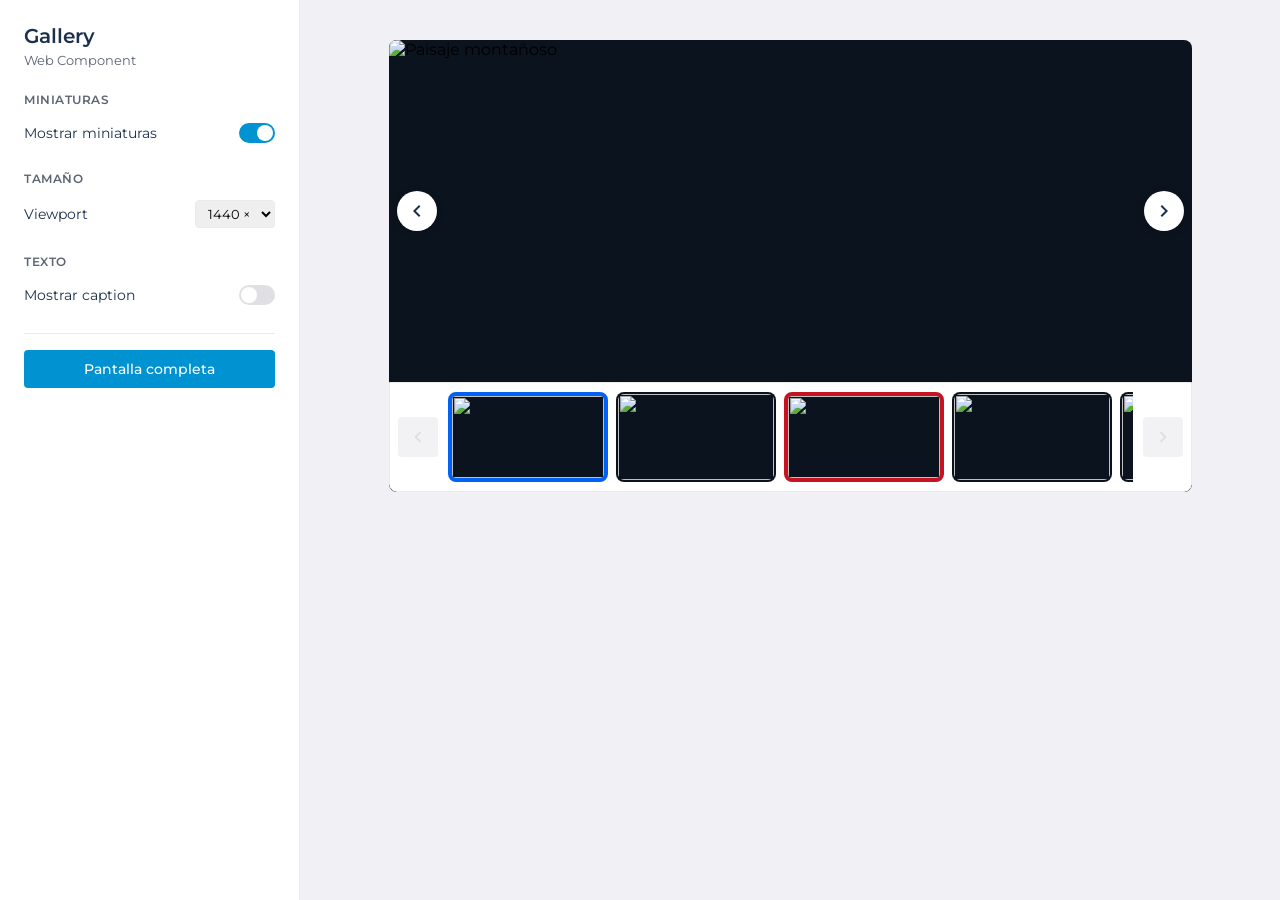
==== commit 19785759: "Clean index.html to only demo, docs in Gallery.md" ====
--- a/components/gallery/index.html
+++ b/components/gallery/index.html
@@ -3,128 +3,43 @@
 <head>
   <meta charset="UTF-8" />
   <meta name="viewport" content="width=device-width, initial-scale=1.0" />
-  <title>Gallery Component — Documentación</title>
+  <title>Gallery Component — Demo</title>
   <script type="module" src="gallery.js"></script>
   <link rel="stylesheet" href="../../tokens.css">
   <link href="https://fonts.googleapis.com/css2?family=Montserrat:wght@400;500;600;700&display=swap" rel="stylesheet" />
   <style>
     * { margin: 0; padding: 0; box-sizing: border-box; }
-    body {
-      display: flex; min-height: 100vh;
-      background: #f0f0f5;
-      font-family: 'Montserrat', sans-serif;
-    }
-    :root {
-      /* Las variables CSS están en tokens.css */
-    }
+    body { display: flex; min-height: 100vh; background: #f0f0f5; font-family: 'Montserrat', sans-serif; }
+    :root {}
     .app { display: flex; width: 100%; }
-    .aside {
-      width: 300px; min-height: 100vh;
-      background: var(--color-neutral-0);
-      border-right: 1px solid var(--color-primary-100);
-      padding: 24px; overflow-y: auto; flex-shrink: 0;
-    }
-    .aside__title { font-size: 20px; font-weight: 600; color: var(--color-primary-700); margin-bottom: 4px; }
-    .aside__subtitle { font-size: 13px; color: var(--color-primary-600); margin-bottom: 24px; }
+    .aside { width: 300px; min-height: 100vh; background: var(--color-neutral-0, #fff); border-right: 1px solid var(--color-primary-100, #EBEBEE); padding: 24px; overflow-y: auto; flex-shrink: 0; }
+    .aside__title { font-size: 20px; font-weight: 600; color: var(--color-primary-700, #1C304B); margin-bottom: 4px; }
+    .aside__subtitle { font-size: 13px; color: var(--color-primary-600, #5C6573); margin-bottom: 24px; }
     .aside__group { margin-bottom: 20px; }
-    .aside__group-title { font-size: 12px; font-weight: 600; color: var(--color-primary-600); text-transform: uppercase; letter-spacing: 0.5px; margin-bottom: 8px; }
+    .aside__group-title { font-size: 12px; font-weight: 600; color: var(--color-primary-600, #5C6573); text-transform: uppercase; letter-spacing: 0.5px; margin-bottom: 8px; }
     .toggle { display: flex; align-items: center; justify-content: space-between; padding: 8px 0; }
-    .toggle__label { font-size: 14px; color: var(--color-primary-700); flex: 1; }
-    .switch {
-      width: 36px; height: 20px;
-      background: var(--color-primary-200);
-      border-radius: var(--radius-round); border: none; cursor: pointer;
-      position: relative; transition: background 0.2s; flex-shrink: 0;
-    }
-    .switch.active { background: var(--color-brand-500); }
-    .switch::after {
-      content: ''; position: absolute; top: 2px; left: 2px;
-      width: 16px; height: 16px;
-      background: white; border-radius: 50%;
-      transition: transform 0.2s;
-    }
+    .toggle__label { font-size: 14px; color: var(--color-primary-700, #1C304B); flex: 1; }
+    .switch { width: 36px; height: 20px; background: var(--color-primary-200, #E0E0E4); border-radius: 64px; border: none; cursor: pointer; position: relative; transition: background 0.2s; flex-shrink: 0; }
+    .switch.active { background: var(--color-brand-500, #0092D1); }
+    .switch::after { content: ''; position: absolute; top: 2px; left: 2px; width: 16px; height: 16px; background: white; border-radius: 50%; transition: transform 0.2s; }
     .switch.active::after { transform: translateX(16px); }
     .select-control { display: flex; align-items: center; justify-content: space-between; padding: 6px 0; }
-    .select-control label { font-size: 14px; color: var(--color-primary-700); }
-    .select-control select {
-      padding: 4px 8px; border: 1px solid var(--color-primary-100);
-      border-radius: var(--radius-sm); font-family: inherit; font-size: 13px;
-      width: 80px; text-align: center;
-    }
-    .btn {
-      display: block; width: 100%; padding: 10px;
-      background: var(--color-brand-500); color: white;
-      border: none; border-radius: var(--radius-sm);
-      font-family: inherit; font-size: 14px; font-weight: 500;
-      cursor: pointer; transition: background 0.2s;
-    }
+    .select-control label { font-size: 14px; color: var(--color-primary-700, #1C304B); }
+    .select-control select { padding: 4px 8px; border: 1px solid var(--color-primary-100, #EBEBEE); border-radius: var(--radius-sm, 4px); font-family: inherit; font-size: 13px; width: 80px; text-align: center; }
+    .btn { display: block; width: 100%; padding: 10px; background: var(--color-brand-500, #0092D1); color: white; border: none; border-radius: var(--radius-sm, 4px); font-family: inherit; font-size: 14px; font-weight: 500; cursor: pointer; transition: background 0.2s; }
     .btn:hover { background: #0078b3; }
-
-    main {
-      flex: 1; display: flex; flex-direction: column;
-      align-items: center; padding: 40px;
-      overflow-y: auto;
-    }
-
+    main { flex: 1; display: flex; flex-direction: column; align-items: center; padding: 40px; overflow-y: auto; }
+    .main-top { margin-bottom: 40px; }
     body.is-fullscreen .aside { display: none; }
     body.is-fullscreen main { padding: 0; }
-
-    /* ========== DOCS ========== */
-    .docs {
-      width: 100%; max-width: 1000px;
-      margin: 40px 0 80px;
-    }
-    .docs__title { font-size: 22px; font-weight: 600; color: var(--color-primary-700); margin-bottom: 8px; }
-    .docs__intro { font-size: 14px; color: var(--color-primary-600); margin-bottom: 32px; line-height: 1.6; }
-    .doc-section { margin-bottom: 48px; }
-    .doc-section__title { font-size: 18px; font-weight: 600; color: var(--color-primary-700); margin-bottom: 8px; }
-    .doc-section__desc { font-size: 14px; color: var(--color-primary-600); line-height: 1.6; margin-bottom: 16px; }
-    .doc-section__demo {
-      background: var(--color-neutral-0);
-      border: 1px solid var(--color-primary-100);
-      border-radius: var(--radius-md);
-      padding: 24px;
-      margin-bottom: 16px;
-      display: flex;
-      align-items: center;
-      justify-content: center;
-    }
-    .doc-section__code {
-      background: #1e1e2e; color: #cdd6f4;
-      font-family: 'SF Mono', 'Menlo', monospace;
-      font-size: 13px; line-height: 1.6;
-      padding: 16px 20px;
-      border-radius: var(--radius-md);
-      overflow-x: auto;
-      white-space: pre;
-      tab-size: 2;
-    }
-    .doc-section__code .cm { color: #6c7086; font-style: italic; }
-    .doc-section__code .kw { color: #cba6f7; }
-    .doc-section__code .str { color: #a6e3a1; }
-    .doc-section__code .tag { color: #89b4fa; }
-    .doc-section__code .attr { color: #f9e2af; }
-
-    table { width: 100%; border-collapse: collapse; font-size: 13px; margin: 16px 0; }
-    th { text-align: left; padding: 8px 12px; border-bottom: 2px solid var(--color-primary-100); background: #f8f8fa; font-weight: 600; color: var(--color-primary-700); }
-    td { padding: 7px 12px; border-bottom: 1px solid var(--color-primary-100); color: var(--color-primary-700); }
-    td code { background: #f4f4f5; padding: 1px 5px; border-radius: 3px; font-size: 12px; color: var(--color-brand-500); }
-
-    @media (max-width: 900px) {
-      .app { flex-direction: column; }
-      .aside { width: 100%; min-height: auto; border-right: none; border-bottom: 1px solid var(--color-primary-100); }
-      main { padding: 20px; }
-    }
+    @media (max-width: 900px) { .app { flex-direction: column; } .aside { width: 100%; min-height: auto; } main { padding: 20px; } }
   </style>
 </head>
 <body>
   <div class="app">
-
-    <!-- ASIDE -->
     <aside class="aside">
       <div class="aside__title">Gallery</div>
       <div class="aside__subtitle">Web Component</div>
-
       <div class="aside__group">
         <div class="aside__group-title">Miniaturas</div>
         <div class="toggle">
@@ -132,7 +47,6 @@
           <button class="switch active" id="toggleThumbs" role="switch" aria-checked="true" aria-label="Mostrar miniaturas"></button>
         </div>
       </div>
-
       <div class="aside__group">
         <div class="aside__group-title">Tamaño</div>
         <div class="select-control">
@@ -144,7 +58,6 @@
           </select>
         </div>
       </div>
-
       <div class="aside__group">
         <div class="aside__group-title">Texto</div>
         <div class="toggle">
@@ -152,228 +65,15 @@
           <button class="switch" id="toggleCaption" role="switch" aria-checked="false" aria-label="Mostrar caption"></button>
         </div>
       </div>
-
-      <div class="aside__group" style="border-top:1px solid var(--color-primary-100);padding-top:16px;">
+      <div class="aside__group" style="border-top:1px solid var(--color-primary-100,#EBEBEE);padding-top:16px;">
         <button class="btn" id="btnFullscreen" aria-expanded="false">Pantalla completa</button>
       </div>
     </aside>
-
-    <!-- MAIN -->
     <main>
       <div class="main-top">
         <gallery-component id="gallery"></gallery-component>
       </div>
-
-      <!-- ========== DOCUMENTATION ========== -->
-      <section class="docs">
-
-        <p class="docs__intro">
-          Cada sección muestra una funcionalidad del componente
-          con un ejemplo en vivo y el código necesario.
-        </p>
-
-        <!-- IMPORT -->
-        <div class="doc-section">
-          <h2 class="doc-section__title">Import</h2>
-          <div class="doc-section__code"><span class="kw">import</span> <span class="str">'./gallery.js'</span>;</div>
-        </div>
-
-        <!-- BASIC -->
-        <div class="doc-section">
-          <h2 class="doc-section__title">Basic</h2>
-          <p class="doc-section__desc">
-            La galería necesita un array de imágenes y las etiquetas
-            <code>&lt;gallery-component&gt;</code>.
-            Cada imagen tiene una URL grande (<code>src</code>)
-            y una miniatura (<code>thumb</code>).
-          </p>
-          <div class="doc-section__demo">
-            <gallery-component id="demoBasic" style="width:640px;"></gallery-component>
-          </div>
-          <div class="doc-section__code"><span class="cm">&lt;!-- HTML --&gt;</span>
-&lt;<span class="tag">gallery-component</span> <span class="attr">id</span>=<span class="str">"gallery"</span>&gt;&lt;/<span class="tag">gallery-component</span>&gt;
-
-<span class="cm">&lt;!-- JavaScript --&gt;</span>
-<span class="kw">import</span> <span class="str">'./gallery.js'</span>;
-
-<span class="kw">const</span> gallery = document.getElementById(<span class="str">'gallery'</span>);
-gallery.images = [
-  { src: <span class="str">'foto.jpg'</span>, thumb: <span class="str">'thumb.jpg'</span>,
-    alt: <span class="str">'Descripción'</span> },
-  ...
-];</div>
-        </div>
-
-        <!-- THUMBNAILS -->
-        <div class="doc-section">
-          <h2 class="doc-section__title">Thumbnails</h2>
-          <p class="doc-section__desc">
-            Las miniaturas se muestran debajo de la imagen principal.
-            Se pueden ocultar con el atributo
-            <code>show-thumbnails="false"</code>.
-          </p>
-          <div class="doc-section__demo">
-            <gallery-component id="demoThumbs" show-thumbnails="false" style="width:640px;"></gallery-component>
-          </div>
-          <div class="doc-section__code"><span class="cm">&lt;!-- Sin miniaturas --&gt;</span>
-&lt;<span class="tag">gallery-component</span> <span class="attr">show-thumbnails</span>=<span class="str">"false"</span>&gt;
-&lt;/<span class="tag">gallery-component</span>&gt;
-
-<span class="cm">&lt;!-- Con miniaturas (por defecto) --&gt;</span>
-&lt;<span class="tag">gallery-component</span>&gt;&lt;/<span class="tag">gallery-component</span>&gt;</div>
-        </div>
-
-        <!-- CAPTION -->
-        <div class="doc-section">
-          <h2 class="doc-section__title">Caption</h2>
-          <p class="doc-section__desc">
-            Muestra un texto descriptivo sobre la imagen.
-            Se activa con <code>show-caption="true"</code>.
-            Los datos se pasan en <code>title</code> y <code>desc</code>
-            de cada imagen.
-          </p>
-          <div class="doc-section__demo">
-            <gallery-component id="demoCaption" show-caption="true" style="width:640px;"></gallery-component>
-          </div>
-          <div class="doc-section__code"><span class="cm">&lt;!-- Con caption --&gt;</span>
-&lt;<span class="tag">gallery-component</span> <span class="attr">show-caption</span>=<span class="str">"true"</span>&gt;
-&lt;/<span class="tag">gallery-component</span>&gt;
-
-<span class="cm">// Datos de ejemplo</span>
-{ src: <span class="str">'...'</span>, thumb: <span class="str">'...'</span>,
-  alt: <span class="str">'Montañas'</span>,
-  title: <span class="str">'Montañas'</span>,
-  desc: <span class="str">'Vista panorámica'</span> }</div>
-        </div>
-
-        <!-- FULLSCREEN -->
-        <div class="doc-section">
-          <h2 class="doc-section__title">Fullscreen</h2>
-          <p class="doc-section__desc">
-            La galería se puede poner a pantalla completa.
-            Se controla con la propiedad <code>fullscreen</code>.
-            También funciona con doble clic en la imagen
-            o con la tecla <kbd>F</kbd>.
-          </p>
-          <div class="doc-section__demo" style="flex-direction:column;gap:12px;">
-            <gallery-component id="demoFS" style="width:640px;"></gallery-component>
-            <button onclick="document.getElementById('demoFS').fullscreen = !document.getElementById('demoFS').fullscreen"
-              style="padding:8px 20px;background:var(--color-brand-500);color:white;border:none;border-radius:var(--radius-sm);font-family:inherit;font-size:14px;cursor:pointer;">
-              Abrir pantalla completa
-            </button>
-          </div>
-          <div class="doc-section__code"><span class="cm">// JavaScript</span>
-gallery.fullscreen = <span class="kw">true</span>;   <span class="cm">// Abrir</span>
-gallery.fullscreen = <span class="kw">false</span>;  <span class="cm">// Cerrar</span>
-
-<span class="cm">// Eventos</span>
-gallery.addEventListener(<span class="str">'fullscreen-toggle'</span>, () => {
-  <span class="cm">// Se dispara con doble clic en la imagen</span>
-});</div>
-        </div>
-
-        <!-- RESPONSIVE -->
-        <div class="doc-section">
-          <h2 class="doc-section__title">Responsive</h2>
-          <p class="doc-section__desc">
-            El componente tiene 3 tamaños predefinidos
-            que se controlan con el atributo
-            <code>viewport</code>.
-          </p>
-          <table>
-            <thead><tr><th>Valor</th><th>Ancho</th><th>Alto imagen</th></tr></thead>
-            <tbody>
-              <tr><td><code>large</code></td><td>1000px</td><td>440px</td></tr>
-              <tr><td><code>medium</code></td><td>803px</td><td>342px</td></tr>
-              <tr><td><code>small</code></td><td>640px</td><td>274px</td></tr>
-            </tbody>
-          </table>
-          <div class="doc-section__code"><span class="cm">&lt;!-- Tamaños --&gt;</span>
-&lt;<span class="tag">gallery-component</span> <span class="attr">viewport</span>=<span class="str">"large"</span>&gt;&lt;/<span class="tag">gallery-component</span>&gt;
-&lt;<span class="tag">gallery-component</span> <span class="attr">viewport</span>=<span class="str">"medium"</span>&gt;&lt;/<span class="tag">gallery-component</span>&gt;
-&lt;<span class="tag">gallery-component</span> <span class="attr">viewport</span>=<span class="str">"small"</span>&gt;&lt;/<span class="tag">gallery-component</span>&gt;
-
-<span class="cm">// JavaScript</span>
-gallery.viewport = <span class="str">'large'</span>;</div>
-        </div>
-
-        <!-- PROPS TABLE -->
-        <div class="doc-section">
-          <h2 class="doc-section__title">API — Propiedades</h2>
-          <table>
-            <thead><tr><th>Propiedad</th><th>Atributo</th><th>Tipo</th><th>Descripción</th></tr></thead>
-            <tbody>
-              <tr><td><code>.images</code></td><td>—</td><td><code>Array</code></td><td>Array de objetos <code>{ src, thumb, alt, title?, desc?, error? }</code></td></tr>
-              <tr><td><code>.activeIndex</code></td><td>—</td><td><code>Number</code></td><td>Índice de la imagen activa</td></tr>
-              <tr><td><code>.fullscreen</code></td><td><code>fullscreen</code></td><td><code>Boolean</code></td><td>Abre/cierra pantalla completa</td></tr>
-              <tr><td><code>.viewport</code></td><td><code>viewport</code></td><td><code>String</code></td><td><code>large</code> / <code>medium</code> / <code>small</code></td></tr>
-              <tr><td><code>.showThumbnails</code></td><td><code>show-thumbnails</code></td><td><code>Boolean</code></td><td>Muestra/oculta miniaturas</td></tr>
-              <tr><td><code>.showCaption</code></td><td><code>show-caption</code></td><td><code>Boolean</code></td><td>Muestra/oculta caption</td></tr>
-              <tr><td><code>.showNavigators</code></td><td><code>show-navigators</code></td><td><code>Boolean</code></td><td>Muestra/oculta botones navegación</td></tr>
-            </tbody>
-          </table>
-        </div>
-
-        <!-- EVENTS -->
-        <div class="doc-section">
-          <h2 class="doc-section__title">API — Eventos</h2>
-          <table>
-            <thead><tr><th>Evento</th><th>Detalle</th><th>Descripción</th></tr></thead>
-            <tbody>
-              <tr><td><code>slide-change</code></td><td><code>{ index }</code></td><td>Se dispara al cambiar de imagen</td></tr>
-              <tr><td><code>fullscreen-toggle</code></td><td><code>{ }</code></td><td>Se dispara al hacer doble clic en la imagen</td></tr>
-            </tbody>
-          </table>
-        </div>
-
-        <!-- CSS PARTS -->
-        <div class="doc-section">
-          <h2 class="doc-section__title">API — CSS Parts</h2>
-          <p class="doc-section__desc">
-            Para personalizar los estilos desde fuera del Shadow DOM
-            usa el pseudoelemento <code>::part()</code>.
-          </p>
-          <div class="doc-section__code"><span class="cm">/* Personalizar desde tu CSS */</span>
-<span class="tag">gallery-component</span>::<span class="attr">part</span>(container)  { border-radius: 8px; }
-<span class="tag">gallery-component</span>::<span class="attr">part</span>(image)      { object-fit: contain; }
-<span class="tag">gallery-component</span>::<span class="attr">part</span>(thumbnails) { background: #fff; }
-<span class="tag">gallery-component</span>::<span class="attr">part</span>(caption)    { color: #fff; }</div>
-          <table>
-            <thead><tr><th>Part</th><th>Elemento</th></tr></thead>
-            <tbody>
-              <tr><td><code>container</code></td><td>La galería entera</td></tr>
-              <tr><td><code>slide</code></td><td>Área de la imagen principal</td></tr>
-              <tr><td><code>image</code></td><td>La imagen grande</td></tr>
-              <tr><td><code>caption</code></td><td>El texto sobre la imagen</td></tr>
-              <tr><td><code>thumbnails</code></td><td>La tira de miniaturas</td></tr>
-              <tr><td><code>prev-btn</code></td><td>Botón anterior</td></tr>
-              <tr><td><code>next-btn</code></td><td>Botón siguiente</td></tr>
-            </tbody>
-          </table>
-        </div>
-
-        <!-- ACCESSIBILITY -->
-        <div class="doc-section">
-          <h2 class="doc-section__title">Accesibilidad</h2>
-          <p class="doc-section__desc">
-            El componente sigue el patrón de carrusel accesible:
-          </p>
-          <table>
-            <thead><tr><th>Qué</th><th>Cómo</th></tr></thead>
-            <tbody>
-              <tr><td>Landmark</td><td><code>role="region"</code> + <code>aria-roledescription="carousel"</code></td></tr>
-              <tr><td>Slide actual</td><td><code>role="group"</code> + <code>aria-roledescription="slide"</code> + <code>aria-live="polite"</code></td></tr>
-              <tr><td>Miniaturas</td><td><code>role="tablist"</code> / <code>role="tab"</code> + <code>aria-selected</code></td></tr>
-              <tr><td>Navegación teclado</td><td><kbd>←</kbd> <kbd>→</kbd> anterior/siguiente, <kbd>Tab</kbd> miniaturas, <kbd>F</kbd> fullscreen, <kbd>Esc</kbd> cerrar</td></tr>
-              <tr><td>Fullscreen</td><td><code>role="dialog"</code> + <code>aria-modal="true"</code></td></tr>
-              <tr><td>SVGs</td><td><code>aria-hidden="true"</code> + <code>focusable="false"</code></td></tr>
-            </tbody>
-          </table>
-        </div>
-
-      </section>
     </main>
-
   </div>
 
   <script type="module">
@@ -388,17 +88,9 @@
       { src: 'https://picsum.photos/608/342?random=16', thumb: 'https://picsum.photos/160/90?random=16', alt: 'Arte urbano', title: 'Arte', desc: 'Mural callejero' },
     ];
 
-    // Main gallery
     const gallery = document.getElementById('gallery');
     gallery.images = images;
 
-    // Demo galleries
-    document.getElementById('demoBasic').images = images.slice(0, 3);
-    document.getElementById('demoThumbs').images = images.slice(0, 3);
-    document.getElementById('demoCaption').images = images.slice(0, 3);
-    document.getElementById('demoFS').images = images.slice(0, 3);
-
-    // Fullscreen
     function toggleFullscreen() {
       const isOn = !gallery.fullscreen;
       gallery.fullscreen = isOn;
@@ -416,7 +108,6 @@
       if (e.key === 'f' || e.key === 'F') { e.preventDefault(); toggleFullscreen(); }
     });
 
-    // Aside controls
     function setupToggle(id, prop) {
       const btn = document.getElementById(id);
       btn.addEventListener('click', () => {
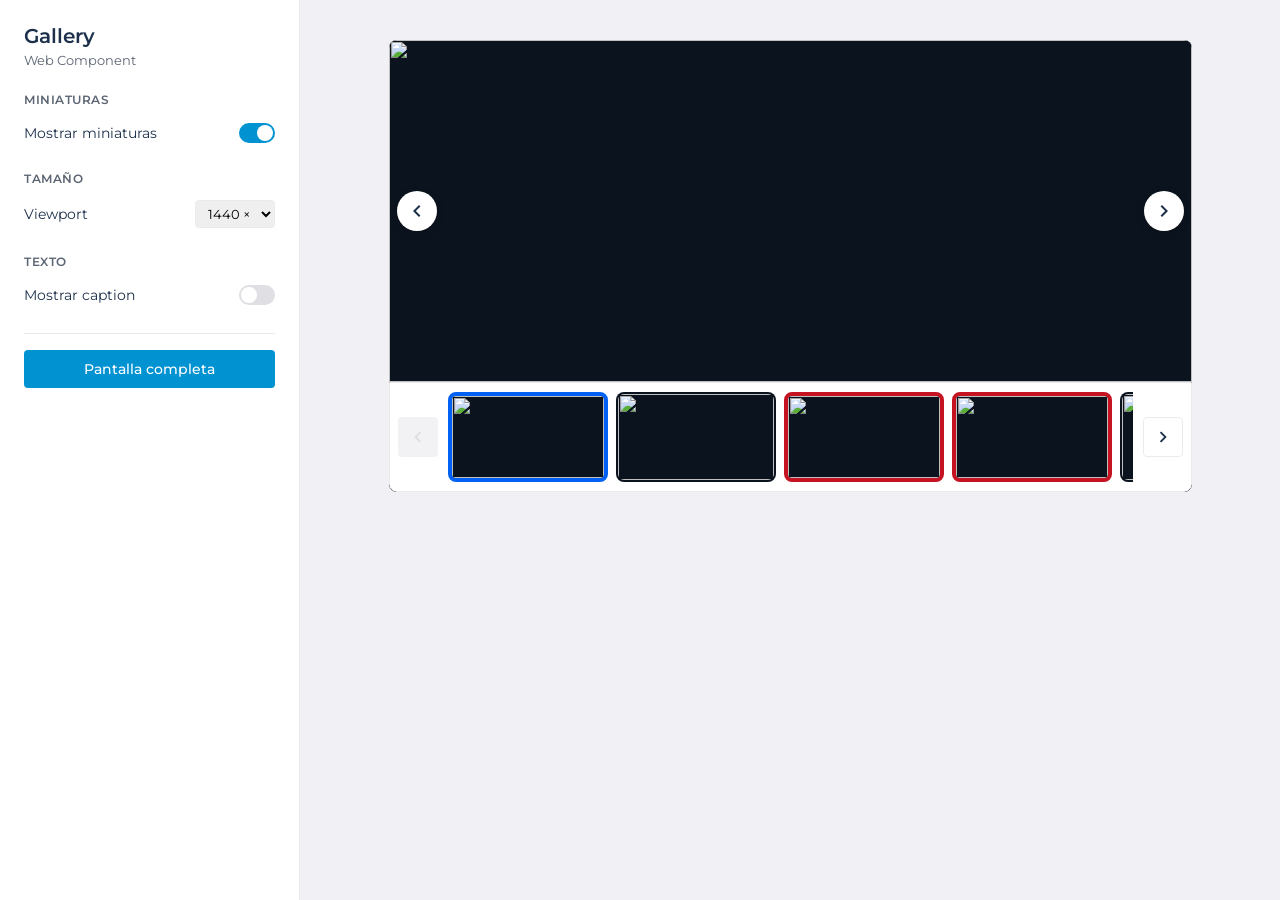
==== commit 7fccba9a: "Simplify image data model: remove alt/title/desc, add incidencia. Update Gallery.md" ====
--- a/components/gallery/index.html
+++ b/components/gallery/index.html
@@ -80,12 +80,12 @@
     import './gallery.js';
 
     const images = [
-      { src: 'https://picsum.photos/608/342?random=11', thumb: 'https://picsum.photos/160/90?random=11', alt: 'Paisaje montañoso', title: 'Montañas', desc: 'Vista panorámica de la cordillera' },
-      { src: 'https://picsum.photos/608/342?random=12', thumb: 'https://picsum.photos/160/90?random=12', alt: 'Ciudad moderna', title: 'Arquitectura', desc: 'Edificios contemporáneos' },
-      { src: 'https://picsum.photos/608/342?random=13', thumb: 'https://picsum.photos/160/90?random=13', alt: 'Error al cargar', title: 'Error', desc: 'Esta imagen tiene un error', error: true },
-      { src: 'https://picsum.photos/608/342?random=14', thumb: 'https://picsum.photos/160/90?random=14', alt: 'Naturaleza', title: 'Naturaleza', desc: 'Bosque y vegetación' },
-      { src: 'https://picsum.photos/608/342?random=15', thumb: 'https://picsum.photos/160/90?random=15', alt: 'Mar y playa', title: 'Mar', desc: 'Atardecer en la playa' },
-      { src: 'https://picsum.photos/608/342?random=16', thumb: 'https://picsum.photos/160/90?random=16', alt: 'Arte urbano', title: 'Arte', desc: 'Mural callejero' },
+      { src: 'https://picsum.photos/608/342?random=11', thumb: 'https://picsum.photos/160/90?random=11' },
+      { src: 'https://picsum.photos/608/342?random=12', thumb: 'https://picsum.photos/160/90?random=12' },
+      { src: 'https://picsum.photos/608/342?random=13', thumb: 'https://picsum.photos/160/90?random=13', error: true },
+      { src: 'https://picsum.photos/608/342?random=14', thumb: 'https://picsum.photos/160/90?random=14', incidencia: true },
+      { src: 'https://picsum.photos/608/342?random=15', thumb: 'https://picsum.photos/160/90?random=15' },
+      { src: 'https://picsum.photos/608/342?random=16', thumb: 'https://picsum.photos/160/90?random=16' },
     ];
 
     const gallery = document.getElementById('gallery');
